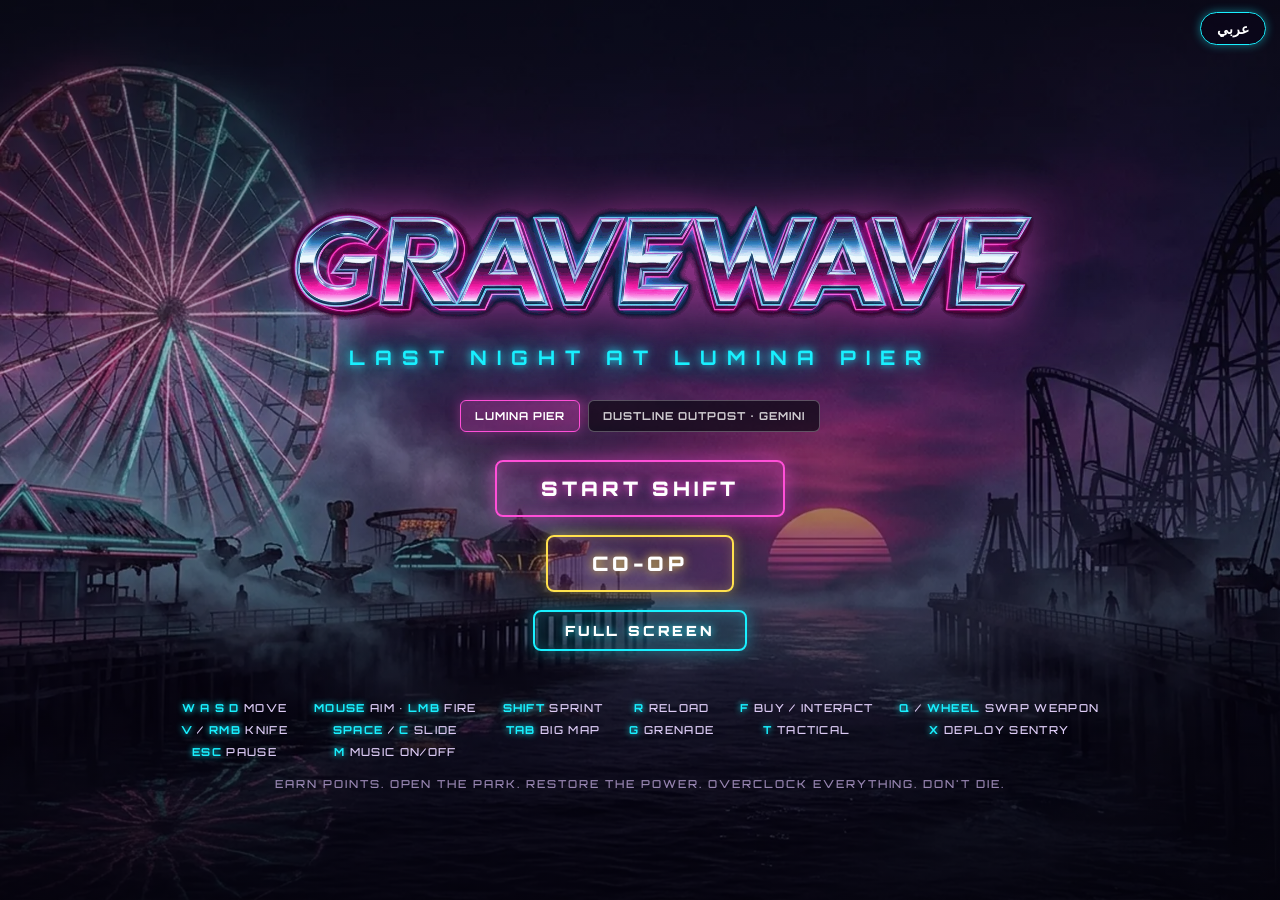
==== index.html @ 4dc654fd "Second map (Gemini's Dustline Outpost), co-op map sync, iPhone sound fix - Adds Gemini's desert map " ====
<!DOCTYPE html>
<html lang="en">
<head>
<meta charset="utf-8">
<meta name="viewport" content="width=device-width, initial-scale=1, maximum-scale=1, user-scalable=no, viewport-fit=cover">
<meta name="theme-color" content="#07040f">
<meta name="mobile-web-app-capable" content="yes">
<meta name="apple-mobile-web-app-capable" content="yes">
<meta name="apple-mobile-web-app-status-bar-style" content="black-translucent">
<meta name="apple-mobile-web-app-title" content="Gravewave">
<link rel="manifest" href="manifest.webmanifest">
<link rel="apple-touch-icon" href="assets/ui/icon_192.png">
<link rel="icon" href="assets/ui/icon_192.png">
<title>GRAVEWAVE — Last Night at Lumina Pier</title>
<link rel="stylesheet" href="css/style.css">
</head>
<body>
<script>
/* If the game can't start (blocked script, old browser, bad network) say so on screen, so a screenshot tells us why. */
(function () {
  var shown = false;
  function show(msg) {
    if (shown || !document.body) return;
    shown = true;
    var d = document.createElement('div');
    d.style.cssText = 'position:fixed;left:0;right:0;top:0;z-index:99;padding:12px 16px;background:#7a0a1c;color:#fff;font:13px/1.5 monospace;white-space:pre-wrap;word-break:break-all';
    d.textContent = 'GRAVEWAVE could not start\n' + msg + '\n(' + navigator.userAgent + ')';
    document.body.appendChild(d);
  }
  window.addEventListener('error', function (e) {
    var t = e.target;
    if (t && t !== window) {
      if (t.tagName === 'SCRIPT') show('Failed to load: ' + t.src); // images and fonts have fallbacks; only a missing script is fatal
    } else show((e.message || 'error') + (e.filename ? '\n' + e.filename + ':' + e.lineno : ''));
  }, true);
  window.addEventListener('unhandledrejection', function (e) { if (!window.GW || !GW.Game) show(String(e.reason)); });
  setTimeout(function () {
    if (!(window.GW && GW.Game)) show('The game files did not finish loading.\nCheck the connection and reload the page.');
  }, 15000);
})();
</script>
<div id="game">
  <canvas id="view"></canvas>
  <div id="vignette"></div>
  <pre id="fps" class="hidden"></pre>
  <div id="flash"></div>

  <!-- ===================== IN-GAME HUD ===================== -->
  <div id="hud" class="hidden">
    <div id="hud-tl">
      <div id="zone-name"></div>
      <div id="objective"></div>
      <div id="power-status"></div>
      <div id="mates"></div>
    </div>

    <div id="hud-tr">
      <canvas id="minimap" width="288" height="225"></canvas>
      <div id="minimap-legend">MAP · TAB</div>
    </div>

    <div id="bigmap-wrap" class="hidden"><canvas id="bigmap" width="864" height="648"></canvas></div>

    <div id="powerups"></div>

    <img id="boss-card" alt="">
    <div id="boss">
      <div id="boss-name">THE HEADLINER</div>
      <div id="boss-bar"><div id="boss-fill"></div><i></i><i></i></div>
      <div id="boss-phase"></div>
    </div>

    <div id="announce">
      <div id="announce-main"></div>
      <div id="announce-sub"></div>
    </div>

    <div id="prompt"></div>

    <div id="hud-bl">
      <div id="perks"></div>
      <div id="vitals">
        <div id="armor" class="off">
          <span class="vital-label">ARM</span>
          <div id="armor-bar"><div id="armor-fill"></div></div>
          <span id="armor-num">0</span>
        </div>
        <div id="health">
          <span class="vital-label">HP</span>
          <div id="health-bar"><div id="health-fill"></div></div>
          <span id="health-num">100</span>
          <span id="regen-tag">REGEN</span>
        </div>
        <div id="stamina">
          <span class="vital-label">RUN</span>
          <div id="stamina-bar"><div id="stamina-fill"></div></div>
        </div>
      </div>
      <canvas id="round" width="260" height="120"></canvas>
    </div>

    <div id="hud-br">
      <div id="score-pops"></div>
      <div id="points">500</div>
      <div id="weapon-name"></div>
      <canvas id="weapon-icon" width="220" height="64"></canvas>
      <div id="ammo"><span id="clip">8</span><span id="ammo-sep">/</span><span id="reserve">80</span></div>
      <div id="ammo-hint"></div>
      <div id="sub-row">
        <div id="sentry-tag">X SENTRY</div>
        <div id="tactical"></div>
        <div id="grenades"></div>
        <div id="slots"></div>
      </div>
    </div>
  </div>

  <!-- ===================== TOUCH CONTROLS (phones / tablets) ===================== -->
  <div id="touch">
    <div id="stick-l" class="stick-zone"><div class="stick-base"></div><div class="stick-knob"></div></div>
    <div id="stick-r" class="stick-zone"><div class="stick-base"></div><div class="stick-knob"></div></div>
    <div class="tbtns">
      <button id="tb-use" class="tbtn big" data-key="KeyF">USE</button>
      <button id="tb-reload" class="tbtn" data-key="KeyR">RELOAD</button>
      <button id="tb-swap" class="tbtn" data-key="KeyQ">SWAP</button>
      <button id="tb-nade" class="tbtn" data-key="KeyG" data-throw="1">NADE</button>
      <button id="tb-tac" class="tbtn" data-key="KeyT" data-throw="1">TAC</button>
      <button id="tb-knife" class="tbtn" data-key="KeyV">KNIFE</button>
      <button id="tb-sentry" class="tbtn hidden" data-key="KeyX">SENTRY</button>
      <button id="tb-dash" class="tbtn" data-key="Space">DASH</button>
    </div>
    <button id="tb-pause" class="tbtn small" data-key="Escape">II</button>
    <button id="tb-map" aria-label="map"></button>
  </div>
  <div id="rotate"><div>⟳</div><p>Turn your phone sideways to play</p></div>

  <!-- ===================== TITLE SCREEN ===================== -->
  <div id="menu" class="screen">
    <button id="btn-lang" class="lang-btn">عربي</button>
    <div class="title-wrap">
      <div class="title-sun"></div>
      <h1 class="title">GRAVEWAVE</h1>
      <div class="subtitle">LAST NIGHT AT LUMINA PIER</div>
    </div>
    <div id="map-pick">
      <button id="map-lumina" class="map-btn on">LUMINA PIER</button>
      <button id="map-gemini" class="map-btn">DUSTLINE OUTPOST · GEMINI</button>
    </div>
    <button id="btn-start" class="neon-btn">START SHIFT</button>
    <button id="btn-coop" class="neon-btn coop">CO-OP</button>
    <button id="btn-full" class="neon-btn alt hidden">FULL SCREEN</button>
    <div id="ios-tip" class="hidden">
      <b class="only-en">Full screen on iPhone</b>
      <span class="only-en">Tap <i class="share-ico"></i> Share, then <b>Add to Home Screen</b>, and open GRAVEWAVE from its icon.</span>
      <b class="only-ar">شاشة كاملة في الآيفون</b>
      <span class="only-ar">اضغط زر المشاركة <i class="share-ico"></i> ثم «إضافة إلى الشاشة الرئيسية»، وافتح اللعبة من الأيقونة.</span>
    </div>
    <button class="neon-btn alt small-btn aim-toggle">FIRE: DRAG TO SHOOT</button>
    <div class="touch-hint">Left thumb: move (push past the ring to sprint) · Right thumb: aim and shoot · DASH slides · Tap the map to enlarge it</div>
    <div id="best"></div>
    <div class="controls">
      <div><b>W A S D</b> move</div>
      <div><b>MOUSE</b> aim &middot; <b>LMB</b> fire</div>
      <div><b>SHIFT</b> sprint</div>
      <div><b>R</b> reload</div>
      <div><b>F</b> buy / interact</div>
      <div><b>Q</b> / <b>WHEEL</b> swap weapon</div>
      <div><b>V</b> / <b>RMB</b> knife</div>
      <div><b>SPACE</b> / <b>C</b> slide</div>
      <div><b>TAB</b> big map</div>
      <div><b>G</b> grenade</div>
      <div><b>T</b> tactical</div>
      <div><b>X</b> deploy sentry</div>
      <div><b>ESC</b> pause</div>
      <div><b>M</b> music on/off</div>
    </div>
    <div class="tip">Earn points. Open the park. Restore the power. Overclock everything. Don't die.</div>
  </div>

  <!-- ===================== CO-OP LOBBY ===================== -->
  <div id="lobby" class="screen hidden">
    <h2 class="screen-head">CO-OP</h2>
    <div class="lobby-sub">Up to 4 players against the horde</div>
    <div id="lobby-pick">
      <div id="server-pick">
        <button id="srv-online" class="srv-btn">ONLINE · FROM ANYWHERE</button>
        <button id="srv-home" class="srv-btn">HOME · SAME WI-FI</button>
      </div>
      <div id="srv-note" class="srv-note"></div>
      <div id="home-row" class="join-row hidden">
        <input id="home-addr" maxlength="40" placeholder="192.168.1.5" autocomplete="off" autocorrect="off" autocapitalize="off" spellcheck="false" inputmode="url">
        <button id="btn-home-go" class="neon-btn alt">GO</button>
      </div>
      <div id="room-actions">
      <button id="btn-host" class="neon-btn">CREATE ROOM</button>
      <div class="join-row">
        <input id="join-code" maxlength="4" placeholder="CODE" autocomplete="off" autocorrect="off" autocapitalize="characters" spellcheck="false" inputmode="text">
        <button id="btn-join" class="neon-btn alt">JOIN</button>
      </div>
      </div>
    </div>
    <div id="lobby-room" class="hidden">
      <div class="room-label">ROOM CODE</div>
      <div id="room-code">----</div>
      <div id="room-players"></div>
      <div id="room-hint" class="dim"></div>
      <button id="btn-coop-start" class="neon-btn">START GAME</button>
      <div id="room-wait" class="dim"></div>
    </div>
    <div id="lobby-msg"></div>
    <button id="btn-lobby-back" class="neon-btn alt small-btn">BACK</button>
  </div>

  <!-- ===================== PAUSE ===================== -->
  <div id="pause" class="screen hidden">
    <h2 class="screen-head">PAUSED</h2>
    <div class="sliders">
      <label>MUSIC <input id="vol-music" type="range" min="0" max="100" value="55"></label>
      <label>SFX <input id="vol-sfx" type="range" min="0" max="100" value="85"></label>
    </div>
    <label class="opt"><input id="opt-fps" type="checkbox"> SHOW FPS <span class="dim">(F3)</span></label>
    <button class="neon-btn alt small-btn aim-toggle">FIRE: DRAG TO SHOOT</button>
    <button id="btn-resume" class="neon-btn">RESUME</button>
    <button id="btn-restart" class="neon-btn alt">RESTART</button>
    <div class="controls small">
      <div><b>F</b> buy / interact</div><div><b>R</b> reload</div><div><b>Q</b> swap</div>
      <div><b>V</b> knife</div><div><b>G</b> grenade</div><div><b>SHIFT</b> sprint</div>
      <div><b>T</b> tactical</div><div><b>X</b> deploy sentry</div><div><b>M</b> music</div>
    </div>
  </div>

  <!-- ===================== OVERCLOCKER: CHOOSE AN AMMO MOD ===================== -->
  <div id="modpick" class="screen hidden">
    <h2 class="screen-head">CHOOSE AN AMMO MOD</h2>
    <div class="lobby-sub">Your weapon is overclocked. Pick what its rounds do.</div>
    <div id="modpick-list"></div>
    <button class="neon-btn alt small-btn" onclick="GW.Game.closeModPick(null)">LATER</button>
  </div>

  <!-- ===================== GAME OVER ===================== -->
  <div id="gameover" class="screen hidden">
    <h2 class="screen-head red">GAME OVER</h2>
    <div id="go-round"></div>
    <div id="go-stats"></div>
    <button id="btn-again" class="neon-btn">PLAY AGAIN</button>
  </div>
</div>

<script src="js/utils.js"></script>
<script src="js/config.js"></script>
<script src="js/i18n.js"></script>
<script src="js/art.js"></script>
<script src="js/assets.js"></script>
<script src="js/audio.js"></script>
<script src="js/input.js"></script>
<script src="js/touch.js"></script>
<script src="js/map.js"></script>
<script src="js/mapart.js"></script>
<script src="js/map_gemini.js"></script>
<script src="js/fx.js"></script>
<script src="js/weapons.js"></script>
<script src="js/zombies.js"></script>
<script src="js/boss.js"></script>
<script src="js/director.js"></script>
<script src="js/player.js"></script>
<script src="js/gadgets.js"></script>
<script src="js/allies.js"></script>
<script src="js/facilities.js"></script>
<script src="js/interact.js"></script>
<script src="js/render.js"></script>
<script src="js/hud.js"></script>
<script src="js/perf.js"></script>
<script src="js/game.js"></script>
<script src="js/net.js"></script>
</body>
</html>
---- css/style.css ----
/* Fonts are served from this site (no third-party host), so the game starts even where Google is slow or blocked.
   Orbitron and Monoton: SIL Open Font License 1.1 (see fonts/LICENSE-*.txt). */
@font-face { font-family: "Orbitron"; font-weight: 500; font-style: normal; font-display: swap; src: url("../fonts/orbitron-latin-500-normal.woff2") format("woff2"); }
@font-face { font-family: "Orbitron"; font-weight: 700; font-style: normal; font-display: swap; src: url("../fonts/orbitron-latin-700-normal.woff2") format("woff2"); }
@font-face { font-family: "Orbitron"; font-weight: 900; font-style: normal; font-display: swap; src: url("../fonts/orbitron-latin-900-normal.woff2") format("woff2"); }
@font-face { font-family: "Monoton"; font-weight: 400; font-style: normal; font-display: swap; src: url("../fonts/monoton-latin-400-normal.woff2") format("woff2"); }

:root {
  color-scheme: dark;
  --pink: #ff4fd8;
  --cyan: #19f0ff;
  --yellow: #ffe14d;
  --red: #ff3b4e;
  --purple: #a855ff;
  --ink: #07040f;
  --font: "Orbitron", "Cairo", "Tajawal", "Tahoma", "Arial", "Segoe UI", sans-serif;
  --display: "Monoton", "Orbitron", "Trebuchet MS", sans-serif;
}

* { box-sizing: border-box; }

html, body {
  margin: 0;
  height: 100%;
  background: var(--ink);
  overflow: hidden;
  font-family: var(--font);
  color: #fff;
  user-select: none;
  -webkit-user-select: none;
}

#game { position: fixed; inset: 0; overflow: hidden; }
#view { position: absolute; inset: 0; width: 100%; height: 100%; display: block; }
#game.playing #view { cursor: none; }
.hidden { display: none !important; }

/* ---------- full-screen feedback layers ---------- */
#vignette, #flash { position: absolute; inset: 0; pointer-events: none; }
#vignette {
  background: radial-gradient(ellipse at center, rgba(255, 0, 40, 0) 38%, rgba(255, 0, 40, 0.55) 100%);
  opacity: 0;
  transition: opacity 0.12s linear;
}
#vignette.pulse { animation: lowhp 0.9s ease-in-out infinite; }
@keyframes lowhp { 0%, 100% { filter: brightness(1); } 50% { filter: brightness(1.6); } }
#flash { background: #fff; opacity: 0; }
#fps {
  position: absolute; left: 50%; bottom: 6px; transform: translateX(-50%); margin: 0; padding: 4px 8px; pointer-events: none;
  font: 700 10px/1.35 ui-monospace, Menlo, Consolas, monospace; color: #3dff8b; background: rgba(4, 2, 12, 0.7);
  border: 1px solid rgba(61, 255, 139, 0.4); border-radius: 4px; white-space: pre; z-index: 5;
}
#fps.bad { color: #ff3b4e; border-color: rgba(255, 59, 78, 0.6); }
.opt { display: flex; align-items: center; gap: 8px; font-size: 12px; letter-spacing: 0.2em; cursor: pointer; }
.opt input { pointer-events: auto; accent-color: var(--pink); width: 16px; height: 16px; }
.opt .dim { opacity: 0.55; }

/* ---------- HUD ---------- */
#hud { position: absolute; inset: 0; pointer-events: none; text-transform: uppercase; letter-spacing: 0.08em; }

#hud-tl { position: absolute; left: 22px; top: 18px; }
#zone-name {
  font-size: 20px; font-weight: 900; color: var(--cyan);
  text-shadow: 0 0 6px var(--cyan), 0 0 18px rgba(25, 240, 255, 0.6);
}
#objective { margin-top: 6px; font-size: 11px; color: #e9d9ff; opacity: 0.85; max-width: 340px; line-height: 1.5; }
#objective::before { content: "▸ "; color: var(--yellow); }
#power-status { margin-top: 5px; font-size: 10px; font-weight: 700; color: #c8ff3a; text-shadow: 0 0 8px rgba(200, 255, 58, 0.6); opacity: 0.9; }

#hud-tr { position: absolute; right: 20px; top: 16px; text-align: right; }
#minimap {
  width: 192px; height: 150px; border: 1px solid rgba(255, 79, 216, 0.7);
  box-shadow: 0 0 12px rgba(255, 79, 216, 0.45), inset 0 0 18px rgba(0, 0, 0, 0.8);
  background: rgba(6, 3, 16, 0.72); border-radius: 4px;
}
#minimap-legend { font-size: 9px; color: var(--pink); opacity: 0.8; margin-top: 3px; }
#minimap { cursor: pointer; pointer-events: auto; }
#bigmap-wrap { position: absolute; left: 50%; top: 50%; transform: translate(-50%, -50%); pointer-events: none; z-index: 3; }
#bigmap-wrap.hidden { display: none; }
#bigmap {
  display: block; width: min(76vw, 92vh * 1.333); height: auto; aspect-ratio: 4 / 3; border: 2px solid rgba(255, 79, 216, 0.8); border-radius: 8px;
  background: rgba(6, 3, 16, 0.86); box-shadow: 0 0 24px rgba(255, 79, 216, 0.5), inset 0 0 30px rgba(0, 0, 0, 0.8);
}

#powerups { position: absolute; top: 18px; left: 50%; transform: translateX(-50%); display: flex; gap: 12px; }
.pu-timer {
  display: flex; align-items: center; gap: 8px; padding: 5px 12px 5px 6px; border-radius: 20px;
  background: rgba(8, 4, 20, 0.75); border: 1px solid currentColor; font-size: 12px; font-weight: 700;
  box-shadow: 0 0 12px currentColor; text-shadow: 0 0 8px currentColor;
}
.pu-timer canvas { width: 26px; height: 26px; }
.pu-timer.ending { animation: blink 0.4s steps(2) infinite; }
@keyframes blink { 50% { opacity: 0.25; } }

#boss { position: absolute; top: 62px; left: 50%; transform: translateX(-50%); width: min(520px, 60vw); text-align: center; display: none; }
#boss.on { display: block; }
#boss-name { font-size: 15px; font-weight: 900; letter-spacing: 0.35em; color: #fff; text-shadow: 0 0 8px var(--red), 0 0 22px var(--red); }
#boss-bar { position: relative; height: 12px; margin-top: 5px; border-radius: 3px; overflow: hidden; background: rgba(10, 5, 24, 0.85);
  border: 1px solid rgba(255, 59, 78, 0.9); box-shadow: 0 0 14px rgba(255, 59, 78, 0.55); }
#boss-fill { height: 100%; width: 100%; background: linear-gradient(90deg, #ff3b4e, #ff7a1a 60%, #ffd426); transition: width 0.15s linear; }
#boss-bar i { position: absolute; top: 0; bottom: 0; width: 2px; background: rgba(10, 5, 24, 0.9); left: 33%; }
#boss-bar i + i { left: 66%; }
#boss-phase { margin-top: 4px; font-size: 9px; font-weight: 700; letter-spacing: 0.18em; color: #ffb14d; text-shadow: 0 0 8px rgba(255, 177, 77, 0.6); }
#boss.stunned #boss-phase { color: var(--yellow); animation: blink 0.4s steps(2) infinite; }
#announce { position: absolute; top: 19%; left: 0; right: 0; text-align: center; opacity: 0; }
#announce.show { animation: announce 3.2s ease-out forwards; }
#announce-main {
  font-size: clamp(26px, 4.4vw, 54px); font-weight: 900; color: #fff;
  text-shadow: 0 0 8px var(--pink), 0 0 24px var(--pink), 0 0 60px rgba(255, 79, 216, 0.7);
}
#announce-sub { margin-top: 8px; font-size: clamp(11px, 1.3vw, 16px); color: var(--cyan); text-shadow: 0 0 10px var(--cyan); }
@keyframes announce {
  0% { opacity: 0; transform: scale(1.35); letter-spacing: 0.4em; }
  10% { opacity: 1; transform: scale(1); letter-spacing: 0.08em; }
  78% { opacity: 1; }
  100% { opacity: 0; transform: translateY(-14px); }
}

#prompt {
  position: absolute; left: 50%; bottom: 23%; transform: translateX(-50%);
  font-size: 15px; font-weight: 700; white-space: nowrap; padding: 9px 18px; border-radius: 6px;
  background: rgba(8, 4, 20, 0.72); border: 1px solid rgba(25, 240, 255, 0.5);
  text-shadow: 0 0 8px rgba(25, 240, 255, 0.8); box-shadow: 0 0 18px rgba(25, 240, 255, 0.25);
  opacity: 0; transition: opacity 0.1s;
}
#prompt.show { opacity: 1; }
#prompt.deny { border-color: var(--red); box-shadow: 0 0 22px rgba(255, 59, 78, 0.7); animation: shake 0.25s; }
#prompt .key {
  display: inline-block; min-width: 24px; padding: 2px 7px; margin: 0 3px; border-radius: 4px; text-align: center;
  background: var(--cyan); color: #04121a; text-shadow: none; box-shadow: 0 0 10px var(--cyan);
}
#prompt .cost { color: var(--yellow); text-shadow: 0 0 8px var(--yellow); margin-left: 4px; }
#prompt .cost.poor { color: var(--red); text-shadow: 0 0 8px var(--red); }
#prompt .dim { opacity: 0.7; font-weight: 500; }
@keyframes shake {
  0%, 100% { transform: translateX(-50%); } 25% { transform: translateX(calc(-50% - 7px)); } 75% { transform: translateX(calc(-50% + 7px)); }
}

/* bottom-left: perks, vitals, round */
#hud-bl { position: absolute; left: 22px; bottom: 14px; }
#perks { display: flex; gap: 8px; min-height: 44px; margin-bottom: 8px; }
#perks canvas { width: 44px; height: 44px; filter: drop-shadow(0 0 6px rgba(255, 255, 255, 0.45)); animation: perkpop 0.5s cubic-bezier(0.2, 2.2, 0.4, 1); }
@keyframes perkpop { from { transform: scale(0.2) rotate(-25deg); opacity: 0; } to { transform: none; opacity: 1; } }

#vitals { width: 250px; }
#health, #stamina { display: flex; align-items: center; gap: 8px; }
.vital-label { font-size: 10px; font-weight: 700; width: 28px; color: #f5dcff; opacity: 0.85; }
#health-bar, #stamina-bar { position: relative; flex: 1; border-radius: 3px; background: rgba(10, 5, 24, 0.8); overflow: hidden; }
#health-bar { height: 13px; border: 1px solid rgba(255, 79, 216, 0.8); box-shadow: 0 0 10px rgba(255, 79, 216, 0.45); }
#health-fill { height: 100%; width: 100%; background: linear-gradient(90deg, #ff2b6a, #ff4fd8 55%, #19f0ff); transition: width 0.12s linear; }
#health.low #health-fill { background: linear-gradient(90deg, #ff0030, #ff3b4e); }
#health.regen #health-fill { animation: regen 0.5s linear infinite; }
@keyframes regen { 50% { filter: brightness(1.7); } }
#health-num { font-size: 12px; font-weight: 700; width: 30px; text-align: right; }
#regen-tag { font-size: 9px; font-weight: 700; color: #3dff8b; text-shadow: 0 0 8px #3dff8b; opacity: 0; width: 44px; }
#health.regen #regen-tag { opacity: 1; animation: blink 0.5s steps(2) infinite; }
#stamina { margin-top: 5px; }
#armor { display: flex; align-items: center; gap: 8px; margin-bottom: 5px; }
#armor.off { visibility: hidden; }
#armor-bar { position: relative; flex: 1; height: 8px; border-radius: 3px; background: rgba(10, 5, 24, 0.8); overflow: hidden;
  border: 1px solid rgba(79, 139, 255, 0.8); box-shadow: 0 0 8px rgba(79, 139, 255, 0.45); margin-right: 52px; }
#armor-fill { height: 100%; width: 0; background: linear-gradient(90deg, #2c5bff, #4f8bff 60%, #a9c6ff); transition: width 0.12s linear; }
#armor-num { font-size: 11px; font-weight: 700; color: #a9c6ff; width: 30px; text-align: right; margin-left: -52px; }
#stamina-bar { height: 5px; border: 1px solid rgba(255, 225, 77, 0.55); margin-right: 90px; }
#stamina-fill { height: 100%; width: 100%; background: var(--yellow); box-shadow: 0 0 8px var(--yellow); }
#round { display: block; margin-top: 4px; width: 260px; height: 120px; }
#round.changing { animation: roundflash 0.55s steps(2) 6; }
@keyframes roundflash { 50% { filter: brightness(4) saturate(0); } }

/* bottom-right: points, weapon, ammo */
#hud-br { position: absolute; right: 24px; bottom: 16px; text-align: right; }
#score-pops { position: absolute; right: 0; bottom: 100%; width: 240px; height: 120px; overflow: visible; }
.score-pop {
  position: absolute; right: 0; bottom: 0; font-size: 15px; font-weight: 700; color: var(--yellow);
  text-shadow: 0 0 8px var(--yellow); animation: scorepop 0.9s ease-out forwards;
}
.score-pop.neg { color: var(--red); text-shadow: 0 0 8px var(--red); }
@keyframes scorepop {
  from { opacity: 1; transform: translate(0, 0); }
  to { opacity: 0; transform: translate(var(--dx, -50px), var(--dy, -70px)); }
}
#points {
  font-size: 34px; font-weight: 900; color: var(--yellow);
  text-shadow: 0 0 6px var(--yellow), 0 0 22px rgba(255, 225, 77, 0.6);
}
#points::before { content: "$ "; font-size: 18px; opacity: 0.75; }
#points.bump { animation: bump 0.18s; }
@keyframes bump { 50% { transform: scale(1.12); } }
#weapon-name { margin-top: 4px; font-size: 13px; font-weight: 700; color: var(--cyan); text-shadow: 0 0 8px var(--cyan); }
#weapon-name.up { color: var(--pink); text-shadow: 0 0 8px var(--pink), 0 0 18px var(--pink); }
#weapon-icon { display: block; margin-left: auto; width: 220px; height: 64px; }
#ammo { font-weight: 900; line-height: 1; }
#clip { font-size: 46px; color: #fff; text-shadow: 0 0 8px var(--cyan), 0 0 22px rgba(25, 240, 255, 0.7); }
#clip.low { color: var(--red); text-shadow: 0 0 8px var(--red), 0 0 22px var(--red); }
#ammo-sep { font-size: 22px; margin: 0 6px; opacity: 0.6; }
#reserve { font-size: 24px; color: #cfeeff; }
#ammo-hint { height: 16px; font-size: 11px; font-weight: 700; color: var(--red); text-shadow: 0 0 8px var(--red); }
#ammo-hint.reloading { color: var(--yellow); text-shadow: 0 0 8px var(--yellow); }
#sub-row { display: flex; justify-content: flex-end; align-items: center; gap: 14px; margin-top: 4px; }
#grenades { display: flex; gap: 5px; }
.nade { width: 11px; height: 14px; border-radius: 5px 5px 6px 6px; background: #3dff8b; box-shadow: 0 0 8px #3dff8b; }
.nade.off { background: transparent; border: 1px solid rgba(61, 255, 139, 0.4); box-shadow: none; }
#slots { display: flex; gap: 5px; }
#tactical { display: flex; align-items: center; gap: 3px; font-size: 12px; font-weight: 900; }
#tactical canvas { width: 22px; height: 22px; }
#tactical.empty { opacity: 0.35; }
#sentry-tag { display: none; font-size: 9px; font-weight: 700; padding: 2px 6px; border-radius: 3px; color: #19f0ff;
  border: 1px solid #19f0ff; box-shadow: 0 0 8px rgba(25, 240, 255, 0.6); animation: blink 1s steps(2) infinite; }
#sentry-tag.on { display: block; }
.slot { font-size: 9px; padding: 2px 6px; border: 1px solid rgba(255, 255, 255, 0.35); border-radius: 3px; opacity: 0.55; }
.slot.on { border-color: var(--cyan); color: var(--cyan); opacity: 1; box-shadow: 0 0 8px rgba(25, 240, 255, 0.6); }

/* ---------- screens ---------- */
.screen {
  position: absolute; inset: 0; display: flex; flex-direction: column; align-items: center; justify-content: center;
  gap: 18px; text-align: center; padding: 20px;
  background: radial-gradient(ellipse at 50% 40%, rgba(40, 8, 60, 0.55), rgba(4, 2, 12, 0.9) 75%);
}
#menu { background: linear-gradient(180deg, rgba(4, 2, 12, 0.72), rgba(20, 4, 36, 0.5) 45%, rgba(4, 2, 12, 0.88)); }
.title-wrap { position: relative; padding: 30px 40px 6px; pointer-events: none; }
.logo-img { position: relative; z-index: 1; display: block; width: min(820px, 86vw); height: auto; filter: drop-shadow(0 0 24px rgba(255, 79, 216, 0.55)); }
#boss-card { position: absolute; left: 50%; top: 50%; width: min(46vh, 70vw); transform: translate(-50%, -50%) scale(0.9); opacity: 0; pointer-events: none;
  filter: drop-shadow(0 0 40px rgba(255, 59, 78, 0.8)); transition: opacity 0.4s, transform 0.4s; }
#boss-card.show { opacity: 1; transform: translate(-50%, -50%) scale(1); }
.title-sun {
  pointer-events: none;
  position: absolute; left: 50%; top: -50px; width: 300px; height: 300px; transform: translateX(-50%); border-radius: 50%;
  background: repeating-linear-gradient(180deg, transparent 0 14px, rgba(4, 2, 12, 0.92) 14px 20px),
    linear-gradient(180deg, #ffe14d 0%, #ff7a1a 45%, #ff2b9a 100%);
  -webkit-mask-image: linear-gradient(180deg, #000 0 52%, rgba(0, 0, 0, 0.25) 100%);
  mask-image: linear-gradient(180deg, #000 0 52%, rgba(0, 0, 0, 0.25) 100%);
  opacity: 0.8; filter: drop-shadow(0 0 40px rgba(255, 60, 160, 0.6)); z-index: 0;
}
.title {
  position: relative; z-index: 1; margin: 0; font-family: var(--display); font-weight: 400;
  font-size: clamp(44px, 9.5vw, 132px); line-height: 1.05; color: #fff; letter-spacing: 0.04em;
  text-shadow: 0 0 6px #fff, 0 0 18px var(--pink), 0 0 44px var(--pink), 0 0 90px rgba(255, 79, 216, 0.8);
  animation: flicker 5s infinite;
}
@keyframes flicker { 0%, 91%, 94%, 97%, 100% { opacity: 1; } 92%, 96% { opacity: 0.55; } }
.subtitle {
  position: relative; z-index: 1; font-size: clamp(11px, 1.7vw, 20px); font-weight: 700; letter-spacing: 0.5em;
  color: var(--cyan); text-shadow: 0 0 8px var(--cyan), 0 0 24px rgba(25, 240, 255, 0.7);
}
.neon-btn {
  pointer-events: auto; cursor: pointer; font-family: var(--font); font-weight: 900; font-size: 20px; letter-spacing: 0.2em;
  padding: 14px 44px; color: #fff; background: rgba(255, 79, 216, 0.12); border: 2px solid var(--pink); border-radius: 8px;
  text-shadow: 0 0 10px var(--pink); box-shadow: 0 0 20px rgba(255, 79, 216, 0.55), inset 0 0 20px rgba(255, 79, 216, 0.25);
  transition: transform 0.1s, background 0.15s;
}
.neon-btn:hover { background: rgba(255, 79, 216, 0.32); transform: scale(1.05); }
.neon-btn.alt { font-size: 14px; padding: 10px 30px; border-color: var(--cyan); text-shadow: 0 0 10px var(--cyan);
  background: rgba(25, 240, 255, 0.08); box-shadow: 0 0 16px rgba(25, 240, 255, 0.4), inset 0 0 14px rgba(25, 240, 255, 0.18); }
.neon-btn.alt:hover { background: rgba(25, 240, 255, 0.25); }
#best { font-size: 12px; letter-spacing: 0.25em; color: var(--yellow); text-shadow: 0 0 8px var(--yellow); min-height: 14px; }
.controls {
  display: grid; grid-template-columns: repeat(6, auto); gap: 8px 26px; font-size: 11px; letter-spacing: 0.12em;
  text-transform: uppercase; color: #dccbf5;
}
.controls.small { grid-template-columns: repeat(3, auto); opacity: 0.8; }
.controls b { color: var(--cyan); text-shadow: 0 0 6px var(--cyan); }
.tip { font-size: 11px; letter-spacing: 0.18em; text-transform: uppercase; color: #b9a3d6; opacity: 0.8; }
.screen-head {
  margin: 0; font-size: clamp(34px, 6vw, 72px); font-weight: 900; letter-spacing: 0.2em; color: #fff;
  text-shadow: 0 0 8px var(--cyan), 0 0 30px var(--cyan);
}
.screen-head.red { text-shadow: 0 0 8px var(--red), 0 0 30px var(--red), 0 0 70px var(--red); }
.sliders { display: flex; gap: 30px; font-size: 12px; letter-spacing: 0.2em; }
.sliders label { display: flex; flex-direction: column; gap: 8px; align-items: center; }
.sliders input { pointer-events: auto; accent-color: var(--pink); width: 170px; }
#go-round { font-size: 20px; letter-spacing: 0.25em; color: var(--yellow); text-shadow: 0 0 10px var(--yellow); text-transform: uppercase; }
#go-stats {
  display: grid; grid-template-columns: auto auto; gap: 7px 30px; font-size: 13px; letter-spacing: 0.14em; text-transform: uppercase;
  padding: 18px 28px; border: 1px solid rgba(255, 79, 216, 0.5); border-radius: 8px; background: rgba(8, 4, 20, 0.65);
}
#go-stats span:nth-child(odd) { text-align: left; color: #cdb8ea; }
#go-stats span:nth-child(even) { text-align: right; font-weight: 700; color: var(--cyan); text-shadow: 0 0 8px var(--cyan); }

@media (max-width: 760px) {
  .controls { grid-template-columns: repeat(2, auto); }
  #minimap { width: 128px; height: 100px; }
}

/* ---------- touch controls (phones / tablets) ---------- */
#touch, #rotate, .touch-hint { display: none; }
#touch { position: absolute; inset: 0; touch-action: none; user-select: none; -webkit-user-select: none; -webkit-touch-callout: none; }
body.touch #game.playing #touch { display: block; }
.stick-zone { position: absolute; top: 22%; bottom: 0; touch-action: none; }
#stick-l { left: 0; width: 44%; }
#stick-r { right: 0; width: 56%; }
.stick-base, .stick-knob { position: absolute; display: none; border-radius: 50%; transform: translate(-50%, -50%); pointer-events: none; }
.stick-base { width: 112px; height: 112px; border: 2px solid rgba(25, 240, 255, 0.45); background: rgba(25, 240, 255, 0.07); box-shadow: 0 0 18px rgba(25, 240, 255, 0.25) inset; }
#stick-r .stick-base { border-color: rgba(255, 79, 216, 0.5); background: rgba(255, 79, 216, 0.07); box-shadow: 0 0 18px rgba(255, 79, 216, 0.25) inset; }
.stick-knob { width: 54px; height: 54px; background: rgba(25, 240, 255, 0.45); box-shadow: 0 0 14px rgba(25, 240, 255, 0.7); }
#stick-r .stick-knob { background: rgba(255, 79, 216, 0.5); box-shadow: 0 0 14px rgba(255, 79, 216, 0.8); }
.tbtns { position: absolute; right: max(10px, env(safe-area-inset-right, 0px)); bottom: max(10px, env(safe-area-inset-bottom, 0px)); width: 0; height: 0; }
.tbtn {
  position: absolute; width: 58px; height: 58px; margin: 0; padding: 0; border-radius: 50%; touch-action: none;
  font: 900 9px/1 "Orbitron", "Trebuchet MS", sans-serif; letter-spacing: 0.06em; color: #fff;
  background: rgba(8, 4, 20, 0.55); border: 2px solid rgba(25, 240, 255, 0.55); box-shadow: 0 0 10px rgba(25, 240, 255, 0.3);
  -webkit-tap-highlight-color: transparent;
}
.tbtn.down { background: rgba(25, 240, 255, 0.35); transform: scale(0.94); }
.tbtn.empty { opacity: 0.35; }
.tbtn.big { width: 76px; height: 76px; font-size: 12px; border-color: rgba(255, 225, 77, 0.35); color: rgba(255, 255, 255, 0.45); }
.tbtn.big.ready { border-color: var(--yellow); color: #fff; box-shadow: 0 0 18px rgba(255, 225, 77, 0.8); background: rgba(255, 225, 77, 0.18); animation: usepulse 1s ease-in-out infinite; }
@keyframes usepulse { 50% { box-shadow: 0 0 30px rgba(255, 225, 77, 1); } }
#tb-use { right: 96px; bottom: 150px; }
#tb-reload { right: 4px; bottom: 214px; }
#tb-swap { right: 72px; bottom: 236px; }
#tb-nade { right: 4px; bottom: 146px; }
#tb-tac { right: 4px; bottom: 78px; }
#tb-knife { right: 4px; bottom: 10px; }
#tb-sentry { right: 140px; bottom: 236px; border-color: #19f0ff; }
#tb-dash { right: 76px; bottom: 34px; border-color: rgba(255, 79, 216, 0.7); box-shadow: 0 0 10px rgba(255, 79, 216, 0.35); }
#tb-dash.cool { opacity: 0.4; }
/* an invisible button over the minimap: tap it for the big map */
#tb-map { position: absolute; right: max(8px, env(safe-area-inset-right, 0px)); top: max(6px, env(safe-area-inset-top, 0px)); width: 124px; height: 97px;
  margin: 0; padding: 0; border: 0; background: transparent; touch-action: none; -webkit-tap-highlight-color: transparent; }
/* the left stick: a dashed outer ring marks where sprinting starts; it glows while you sprint */
#stick-l .stick-base::after { content: ''; position: absolute; inset: -5%; border-radius: 50%; border: 2px dashed rgba(255, 225, 77, 0.35); }
#stick-l.sprint .stick-base { border-color: var(--yellow); box-shadow: 0 0 22px rgba(255, 225, 77, 0.7) inset; }
#stick-l.sprint .stick-base::after { border-style: solid; border-color: rgba(255, 225, 77, 0.9); box-shadow: 0 0 16px rgba(255, 225, 77, 0.7); }
#stick-l.sprint .stick-knob { background: rgba(255, 225, 77, 0.6); box-shadow: 0 0 16px rgba(255, 225, 77, 0.9); }
.aim-toggle { display: none; }
body.touch .aim-toggle { display: inline-block; }
.tbtn.small { width: 42px; height: 42px; font-size: 13px; }
#tb-pause { right: calc(max(12px, env(safe-area-inset-right, 0px)) + 136px); top: max(10px, env(safe-area-inset-top, 0px)); }

/* the HUD moves out of the thumbs' way and shrinks */
body.touch #hud-tr { right: max(8px, env(safe-area-inset-right, 0px)); top: max(6px, env(safe-area-inset-top, 0px)); }
body.touch #minimap { width: 124px; height: 97px; }
body.touch #minimap-legend { display: none; }
body.touch #hud-tl { left: max(10px, env(safe-area-inset-left, 0px)); top: max(6px, env(safe-area-inset-top, 0px)); transform: scale(0.72); transform-origin: top left; }
body.touch #hud-bl { left: max(8px, env(safe-area-inset-left, 0px)); top: 92px; bottom: auto; transform: scale(0.6); transform-origin: top left; }
body.touch #hud-br { right: calc(max(8px, env(safe-area-inset-right, 0px)) + 186px); top: max(4px, env(safe-area-inset-top, 0px)); bottom: auto; transform: scale(0.5); transform-origin: top right; }
body.touch #hud-br #score-pops { bottom: auto; top: 100%; }
body.touch #prompt { bottom: auto; top: 28%; font-size: 12px; white-space: normal; max-width: 70vw; text-align: center; }
body.touch #prompt .key { font-size: 0; padding: 2px 6px; }
body.touch #prompt .key::after { font-size: 11px; content: attr(data-k); }
body.touch #prompt .key[data-k="F"]::after { content: "USE"; }
body.touch #prompt .key[data-k="X"]::after { content: "SENTRY"; }
body.touch #boss { top: 40px; width: min(380px, 50vw); }
body.touch #powerups { top: 4px; transform: translateX(-50%) scale(0.8); }
body.touch #announce { top: 14%; }
body.touch #announce-main { font-size: clamp(20px, 5vw, 34px); }
body.touch .controls, body.touch .controls.small { display: none; }
body.touch .touch-hint { display: block; max-width: 560px; font-size: 11px; line-height: 1.6; letter-spacing: 0.12em; color: #cdb8ea; text-transform: uppercase; }
body.touch .neon-btn { font-size: 16px; padding: 12px 34px; }
body.touch .screen { gap: 12px; padding: 12px; overflow: auto; }
body.touch .title-wrap { padding-top: 10px; }
body.touch .title-sun { width: 200px; height: 200px; top: -36px; }
body.touch #fps { bottom: auto; top: 4px; }

/* portrait phones: the game box is turned on its side (touch.js sets the size), so it always plays in landscape */
body.sideways #game { inset: auto; top: 0; transform: rotate(90deg); transform-origin: top left; }

/* (old) portrait phones: ask to rotate. Unused now that the game turns itself; kept for very old browsers */
@media (orientation: portrait) and (max-width: 1px) {
  body.touch #rotate {
    display: flex; position: fixed; inset: 0; z-index: 50; flex-direction: column; align-items: center; justify-content: center; gap: 12px;
    background: #07040f; color: #fff; text-align: center; padding: 24px; font-size: 14px; letter-spacing: 0.15em; text-transform: uppercase;
  }
  body.touch #rotate div { font-size: 64px; color: var(--pink); text-shadow: 0 0 20px var(--pink); animation: spin 2.4s ease-in-out infinite; }
}
@keyframes spin { 0%, 30% { transform: rotate(0); } 70%, 100% { transform: rotate(90deg); } }
/* short landscape phones: tighter button column so it clears the minimap */
@media (max-height: 430px) {
  .tbtn { width: 50px; height: 50px; font-size: 8px; }
  .tbtn.big { width: 66px; height: 66px; font-size: 11px; }
  .tbtn.small { width: 38px; height: 38px; font-size: 12px; }
  #tb-knife { bottom: 6px; }
  #tb-tac { bottom: 62px; }
  #tb-nade { bottom: 118px; }
  #tb-reload { bottom: 174px; }
  #tb-swap { right: 62px; bottom: 192px; }
  #tb-use { right: 80px; bottom: 112px; }
  #tb-sentry { right: 120px; bottom: 192px; }
  #tb-dash { right: 64px; bottom: 28px; }
  body.touch #minimap { width: 112px; height: 88px; }
  #tb-map { width: 112px; height: 88px; }
}

/* ---------- co-op ---------- */
.neon-btn.coop { border-color: var(--yellow); text-shadow: 0 0 10px var(--yellow); box-shadow: 0 0 14px rgba(255, 225, 77, 0.45), inset 0 0 12px rgba(255, 225, 77, 0.2); }
.neon-btn.coop:hover { background: rgba(255, 225, 77, 0.2); }
.neon-btn.small-btn { font-size: 12px; padding: 8px 22px; }
.lobby-sub { font-size: 12px; letter-spacing: 0.12em; color: #cdb8ea; }
#lobby-pick, #lobby-room { display: flex; flex-direction: column; align-items: center; gap: 14px; }
#lobby-pick.hidden, #lobby-room.hidden { display: none; }
#room-actions { display: flex; flex-direction: column; align-items: center; gap: 14px; }
#room-actions.hidden, #home-row.hidden { display: none; }
/* online server or a home server on the same Wi-Fi */
#server-pick { display: flex; gap: 8px; flex-wrap: wrap; justify-content: center; }
.srv-btn {
  padding: 8px 14px; font: 700 11px var(--font); letter-spacing: 0.14em; color: #cdb8ea; cursor: pointer;
  background: rgba(10, 5, 24, 0.7); border: 2px solid rgba(205, 184, 234, 0.35); border-radius: 18px; -webkit-tap-highlight-color: transparent;
}
.srv-btn.on { color: #fff; border-color: var(--cyan); box-shadow: 0 0 12px rgba(25, 240, 255, 0.5); background: rgba(25, 240, 255, 0.12); }
.srv-note { max-width: 520px; font-size: 11px; line-height: 1.6; letter-spacing: 0.08em; color: #cdb8ea; text-align: center; }
#home-addr {
  width: 200px; padding: 10px 12px; font: 700 16px var(--font); letter-spacing: 0.08em; text-align: center;
  color: #fff; background: rgba(10, 5, 24, 0.85); border: 2px solid var(--cyan); border-radius: 6px; outline: none;
  box-shadow: 0 0 12px rgba(25, 240, 255, 0.4); user-select: text; -webkit-user-select: text;
}
#home-addr::placeholder { color: rgba(255, 255, 255, 0.3); }
.join-row { display: flex; gap: 10px; align-items: center; }
#join-code {
  width: 150px; padding: 10px 12px; font: 900 22px var(--font); letter-spacing: 0.35em; text-align: center; text-transform: uppercase;
  color: #fff; background: rgba(10, 5, 24, 0.85); border: 2px solid var(--cyan); border-radius: 6px; outline: none;
  box-shadow: 0 0 12px rgba(25, 240, 255, 0.4); user-select: text; -webkit-user-select: text;
}
#join-code::placeholder { color: rgba(255, 255, 255, 0.3); }
.room-label { font-size: 11px; letter-spacing: 0.3em; color: #cdb8ea; }
#room-code { font: 900 48px var(--font); letter-spacing: 0.3em; color: var(--yellow); text-shadow: 0 0 12px var(--yellow), 0 0 40px rgba(255, 225, 77, 0.5); user-select: text; -webkit-user-select: text; }
#room-players { display: flex; gap: 10px; flex-wrap: wrap; justify-content: center; }
#room-players span { padding: 6px 12px; border: 1px solid; border-radius: 4px; font-size: 13px; font-weight: 900; letter-spacing: 0.1em; background: rgba(10, 5, 24, 0.7); }
#room-hint, #room-wait { font-size: 12px; letter-spacing: 0.08em; color: #cdb8ea; min-height: 14px; }
#room-wait.hidden, #btn-coop-start.hidden { display: none; }
#lobby-msg { min-height: 16px; font-size: 13px; color: var(--yellow); text-shadow: 0 0 8px rgba(255, 225, 77, 0.6); }

#mates { margin-top: 8px; display: flex; flex-direction: column; gap: 4px; }
.mate { display: flex; align-items: center; gap: 6px; font-size: 11px; font-weight: 700; }
.mate b { width: 22px; }
.mate i { display: block; width: 70px; height: 6px; border-radius: 2px; background: rgba(10, 5, 24, 0.8); overflow: hidden; }
.mate i s { display: block; height: 100%; }
.mate span { color: #ffe14d; min-width: 40px; }
.mate.down { opacity: 0.6; }
.mate.down span { color: var(--red); }
.mate.spec { color: var(--red); letter-spacing: 0.1em; animation: blink 1.2s steps(2) infinite; }

/* iPhone: how to get full screen (Safari never allows it for a web page, only for a home-screen app) */
#ios-tip { max-width: 520px; padding: 10px 14px; border: 1px solid rgba(25, 240, 255, 0.6); border-radius: 6px; background: rgba(10, 5, 24, 0.78);
  font-size: 12px; line-height: 1.6; color: #e9d9ff; display: flex; flex-direction: column; gap: 4px; }
#ios-tip.hidden { display: none; }
#ios-tip b { color: var(--cyan); }
.share-ico { display: inline-block; width: 12px; height: 14px; margin: 0 3px -2px; border: 1.5px solid var(--cyan); border-top: none; border-radius: 0 0 2px 2px; position: relative; }
.share-ico::before { content: ''; position: absolute; left: 50%; top: -6px; width: 1.5px; height: 11px; background: var(--cyan); transform: translateX(-50%); }
.share-ico::after { content: ''; position: absolute; left: 50%; top: -7px; width: 5px; height: 5px; border-left: 1.5px solid var(--cyan); border-top: 1.5px solid var(--cyan); transform: translateX(-50%) rotate(45deg); }
body.touch #ios-tip { font-size: 11px; }
.mate.ping { font-size: 10px; letter-spacing: 0.15em; color: #cdb8ea; }

/* ---------- Arabic ---------- */
.lang-btn { position: absolute; top: max(12px, env(safe-area-inset-top, 0px)); right: max(14px, env(safe-area-inset-right, 0px)); z-index: 5;
  padding: 7px 16px; font: 700 14px var(--font); color: #fff; background: rgba(10, 5, 24, 0.75); border: 1px solid var(--cyan); border-radius: 18px;
  box-shadow: 0 0 10px rgba(25, 240, 255, 0.45); cursor: pointer; pointer-events: auto; }
.only-ar { display: none; }
html[lang="ar"] .only-ar { display: inline; }
html[lang="ar"] b.only-ar { display: block; }
html[lang="ar"] .only-en { display: none; }
/* Arabic letters join up: letter spacing pulls them apart, so drop it */
html[lang="ar"] #game, html[lang="ar"] #game * { letter-spacing: 0 !important; }
html[lang="ar"] #announce, html[lang="ar"] #prompt, html[lang="ar"] #objective, html[lang="ar"] #zone-name, html[lang="ar"] #power-status,
html[lang="ar"] .tip, html[lang="ar"] .touch-hint, html[lang="ar"] #ios-tip, html[lang="ar"] #lobby-msg, html[lang="ar"] #room-wait,
html[lang="ar"] #room-hint, html[lang="ar"] .lobby-sub, html[lang="ar"] #go-round, html[lang="ar"] #go-stats, html[lang="ar"] #best,
html[lang="ar"] #ammo-hint, html[lang="ar"] #boss-phase, html[lang="ar"] .mate { direction: rtl; }
html[lang="ar"] #hud-tl { text-align: left; }
html[lang="ar"] body.touch #prompt .key[data-k="F"]::after { content: "استخدم"; }
html[lang="ar"] body.touch #prompt .key[data-k="X"]::after { content: "البرج"; }
html[lang="ar"] .controls div b { direction: ltr; unicode-bidi: isolate; }
html[lang="ar"] #prompt .cost, html[lang="ar"] #prompt .key { direction: ltr; unicode-bidi: isolate; display: inline-block; }

/* ---------- Overclocker: ammo mod picker ---------- */
#modpick { background: rgba(7, 4, 15, 0.82); z-index: 6; }
#modpick-list { display: grid; grid-template-columns: repeat(4, minmax(120px, 190px)); gap: 14px; }
.mod-btn {
  pointer-events: auto; cursor: pointer; display: flex; flex-direction: column; align-items: center; gap: 6px; padding: 14px 10px;
  font-family: var(--font); color: #fff; background: rgba(10, 5, 24, 0.85); border: 2px solid var(--c); border-radius: 10px;
  box-shadow: 0 0 16px color-mix(in srgb, var(--c) 55%, transparent), inset 0 0 14px color-mix(in srgb, var(--c) 25%, transparent);
  -webkit-tap-highlight-color: transparent;
}
.mod-btn canvas { width: 40px; height: 40px; }
.mod-btn b { font-size: 16px; color: var(--c); text-shadow: 0 0 10px var(--c); letter-spacing: 0.1em; text-transform: uppercase; }
.mod-btn span { font-size: 11px; color: #e9d9ff; line-height: 1.4; }
.mod-btn:active { transform: scale(0.95); background: color-mix(in srgb, var(--c) 25%, rgba(10, 5, 24, 0.85)); }
@media (max-height: 430px) {
  #modpick-list { grid-template-columns: repeat(4, minmax(100px, 160px)); gap: 10px; }
  .mod-btn { padding: 10px 8px; }
}
html[lang="ar"] .mod-btn span { direction: rtl; }

/* ---------- Map Selector (Claude: Lumina Pier / Gemini: Dustline Outpost) ---------- */
#map-pick { display: flex; gap: 8px; justify-content: center; flex-wrap: wrap; margin: 6px 0 10px; }
.map-btn {
  padding: 8px 14px; border-radius: 6px; border: 1.5px solid rgba(255,255,255,0.28);
  background: rgba(14,10,22,0.75); color: rgba(255,255,255,0.78);
  font-family: var(--font); font-size: 11px; font-weight: 700; letter-spacing: 1px; cursor: pointer;
  transition: transform .12s, border-color .15s, background .15s, color .15s;
}
.map-btn:hover { transform: translateY(-1px); border-color: #ffe14d; color: #fff; }
.map-btn.on { border-color: #e09a43; background: rgba(224,154,67,0.24); color: #fff; box-shadow: 0 0 12px rgba(224,154,67,0.35); }
#map-lumina.on { border-color: var(--pink); background: rgba(255,79,216,0.22); box-shadow: 0 0 12px rgba(255,79,216,0.35); }

/* phones: keep the title screen inside a short landscape screen (map picker included) */
body.touch #map-pick { margin: 0; }
body.touch #menu.screen { gap: 8px; }
body.touch .logo-img { width: min(820px, 86vw, calc(var(--gh, 100vh) * 0.72)); }
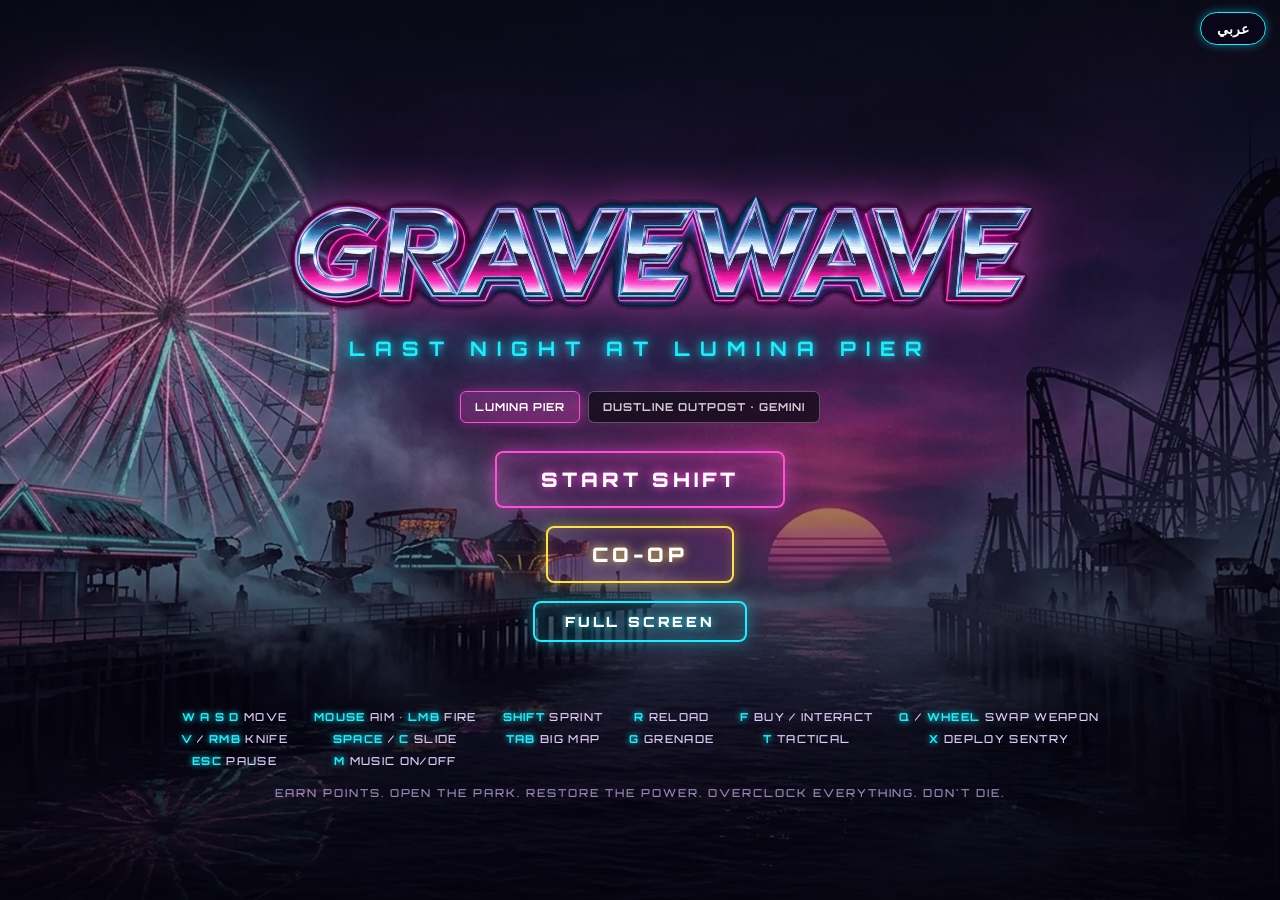
==== commit 71c044a5: "Phones: customise the on-screen buttons A BUTTONS option (title screen and pause menu) opens a layou" ====
--- a/index.html
+++ b/index.html
@@ -131,6 +131,16 @@
     </div>
     <button id="tb-pause" class="tbtn small" data-key="Escape">II</button>
     <button id="tb-map" aria-label="map"></button>
+    <!-- button layout editor (phones): drag buttons, change their size and see-through -->
+    <div id="tb-editor">
+      <div id="ed-name">Drag a button to move it</div>
+      <div class="ed-row">
+        <span class="ed-label">SIZE</span><button id="ed-small" class="ed-btn">−</button><button id="ed-big" class="ed-btn">+</button>
+        <span class="ed-label">SEE-THROUGH</span><button id="ed-fade" class="ed-btn">−</button><button id="ed-solid" class="ed-btn">+</button>
+        <button id="ed-reset" class="ed-btn wide">RESET</button>
+        <button id="ed-done" class="ed-btn wide on">DONE</button>
+      </div>
+    </div>
   </div>
   <div id="rotate"><div>⟳</div><p>Turn your phone sideways to play</p></div>
 
@@ -155,7 +165,10 @@
       <b class="only-ar">شاشة كاملة في الآيفون</b>
       <span class="only-ar">اضغط زر المشاركة <i class="share-ico"></i> ثم «إضافة إلى الشاشة الرئيسية»، وافتح اللعبة من الأيقونة.</span>
     </div>
-    <button class="neon-btn alt small-btn aim-toggle">FIRE: DRAG TO SHOOT</button>
+    <div class="touch-row">
+      <button class="neon-btn alt small-btn aim-toggle">FIRE: DRAG TO SHOOT</button>
+      <button class="neon-btn alt small-btn touch-only btn-layout">BUTTONS</button>
+    </div>
     <div class="touch-hint">Left thumb: move (push past the ring to sprint) · Right thumb: aim and shoot · DASH slides · Tap the map to enlarge it</div>
     <div id="best"></div>
     <div class="controls">
@@ -219,7 +232,10 @@
       <label>SFX <input id="vol-sfx" type="range" min="0" max="100" value="85"></label>
     </div>
     <label class="opt"><input id="opt-fps" type="checkbox"> SHOW FPS <span class="dim">(F3)</span></label>
-    <button class="neon-btn alt small-btn aim-toggle">FIRE: DRAG TO SHOOT</button>
+    <div class="touch-row">
+      <button class="neon-btn alt small-btn aim-toggle">FIRE: DRAG TO SHOOT</button>
+      <button class="neon-btn alt small-btn touch-only btn-layout">BUTTONS</button>
+    </div>
     <button id="btn-resume" class="neon-btn">RESUME</button>
     <button id="btn-restart" class="neon-btn alt">RESTART</button>
     <div class="controls small">
--- a/css/style.css
+++ b/css/style.css
@@ -495,3 +495,34 @@
 body.touch #map-pick { margin: 0; }
 body.touch #menu.screen { gap: 8px; }
 body.touch .logo-img { width: min(820px, 86vw, calc(var(--gh, 100vh) * 0.72)); }
+
+/* ---------- phones: custom button layout (touch.js) ---------- */
+.touch-only { display: none; }
+body.touch .touch-only { display: inline-block; }
+.touch-row { display: flex; gap: 10px; justify-content: center; flex-wrap: wrap; }
+/* a saved layout: buttons sit where the player put them (centre as % of the screen) at their own size */
+#touch.custom .tbtns { left: 0; top: 0; right: 0; bottom: 0; width: auto; height: auto; pointer-events: none; }
+#touch.custom .tbtn { pointer-events: auto; right: auto; bottom: auto; transform: translate(-50%, -50%) scale(var(--s, 1)); }
+#touch.custom .tbtn.down { transform: translate(-50%, -50%) scale(calc(var(--s, 1) * 0.94)); }
+#touch.custom .tbtns, #touch.custom #tb-pause { opacity: var(--tb-a, 1); }
+/* the editor: every button shows (even ones that only appear sometimes), drag to move */
+#tb-editor { display: none; }
+#touch.editing { display: block !important; z-index: 60; background: rgba(4, 2, 12, 0.6); }
+#touch.editing .tbtn.hidden { display: block !important; }
+#touch.editing .tbtn { animation: none; cursor: grab; }
+#touch.editing .tbtn.empty, #touch.editing .tbtn.cool { opacity: 1; }
+#touch.editing .tbtn.ed-sel { border-color: var(--yellow); box-shadow: 0 0 20px var(--yellow); color: #fff; }
+#touch.editing .stick-zone, #touch.editing #tb-map { pointer-events: none; }
+#touch.editing #tb-editor {
+  display: flex; flex-direction: column; align-items: center; gap: 6px; position: absolute; left: 50%; top: 8px; transform: translateX(-50%);
+  padding: 10px 14px; border: 1px solid rgba(25, 240, 255, 0.5); border-radius: 10px; background: rgba(8, 4, 20, 0.9); z-index: 2;
+}
+#ed-name { font: 700 11px var(--font); letter-spacing: 0.14em; color: var(--yellow); text-transform: uppercase; }
+.ed-row { display: flex; gap: 6px; align-items: center; flex-wrap: wrap; justify-content: center; }
+.ed-label { font: 700 10px var(--font); letter-spacing: 0.12em; color: #cdb8ea; margin-left: 4px; }
+.ed-btn {
+  min-width: 38px; height: 34px; padding: 0 10px; font: 900 16px var(--font); color: #fff; cursor: pointer; touch-action: manipulation;
+  background: rgba(25, 240, 255, 0.1); border: 2px solid rgba(25, 240, 255, 0.55); border-radius: 8px; -webkit-tap-highlight-color: transparent;
+}
+.ed-btn.wide { font-size: 11px; letter-spacing: 0.12em; }
+.ed-btn.on { border-color: var(--yellow); background: rgba(255, 225, 77, 0.18); }
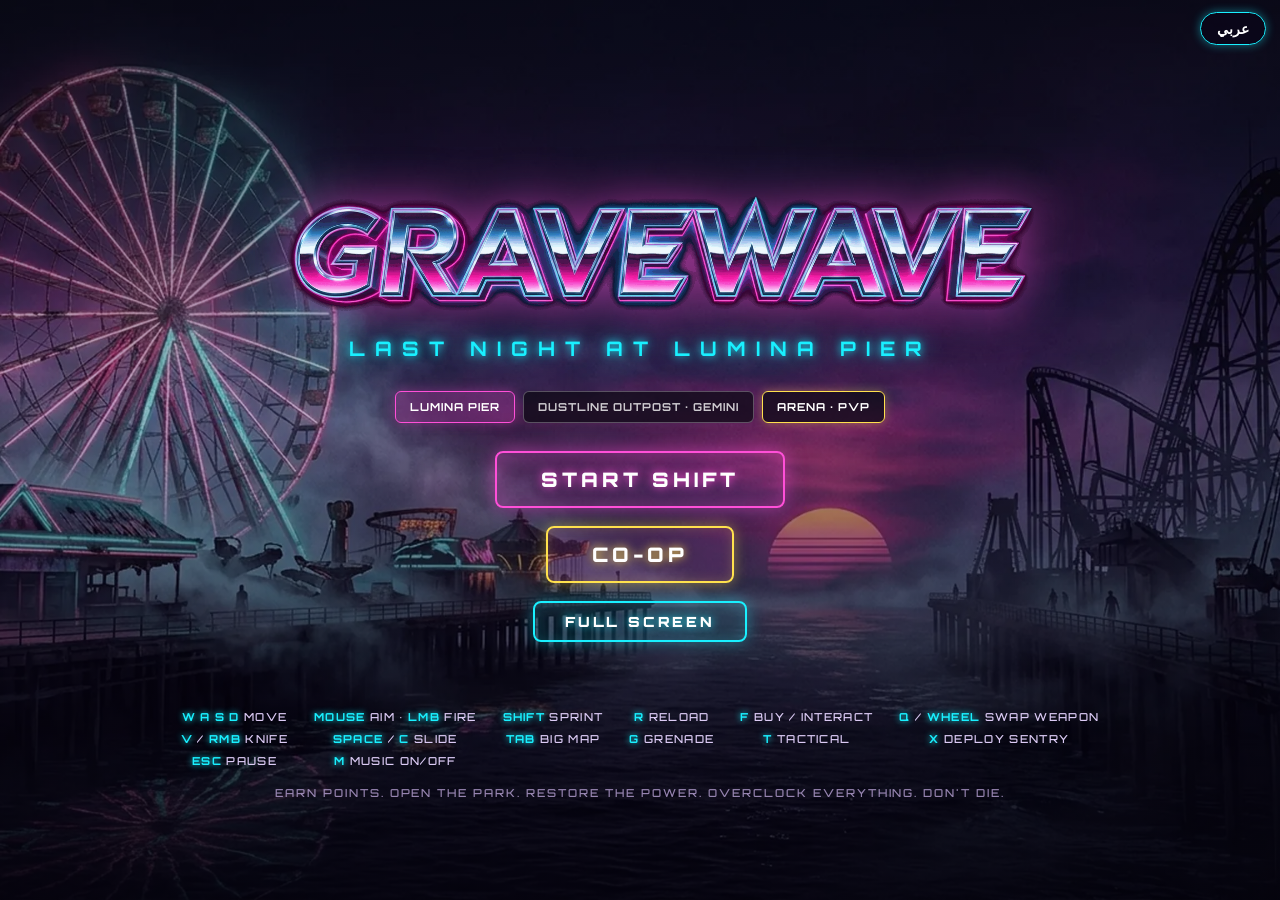
==== commit bb5a0783: "Arena: a Brawl Stars style PvP mode with six characters, 3 v 3 and 10-player modes - arena.html, lin" ====
--- a/index.html
+++ b/index.html
@@ -155,6 +155,7 @@
     <div id="map-pick">
       <button id="map-lumina" class="map-btn on">LUMINA PIER</button>
       <button id="map-gemini" class="map-btn">DUSTLINE OUTPOST · GEMINI</button>
+      <a id="map-arena" class="map-btn" href="arena.html">ARENA · PVP</a>
     </div>
     <button id="btn-start" class="neon-btn">START SHIFT</button>
     <button id="btn-coop" class="neon-btn coop">CO-OP</button>
--- a/css/style.css
+++ b/css/style.css
@@ -526,3 +526,6 @@
 }
 .ed-btn.wide { font-size: 11px; letter-spacing: 0.12em; }
 .ed-btn.on { border-color: var(--yellow); background: rgba(255, 225, 77, 0.18); }
+
+/* the PvP arena link sits with the map picker */
+#map-arena { text-decoration: none; border-color: var(--yellow); color: #fff; box-shadow: 0 0 10px rgba(255, 225, 77, 0.35); }
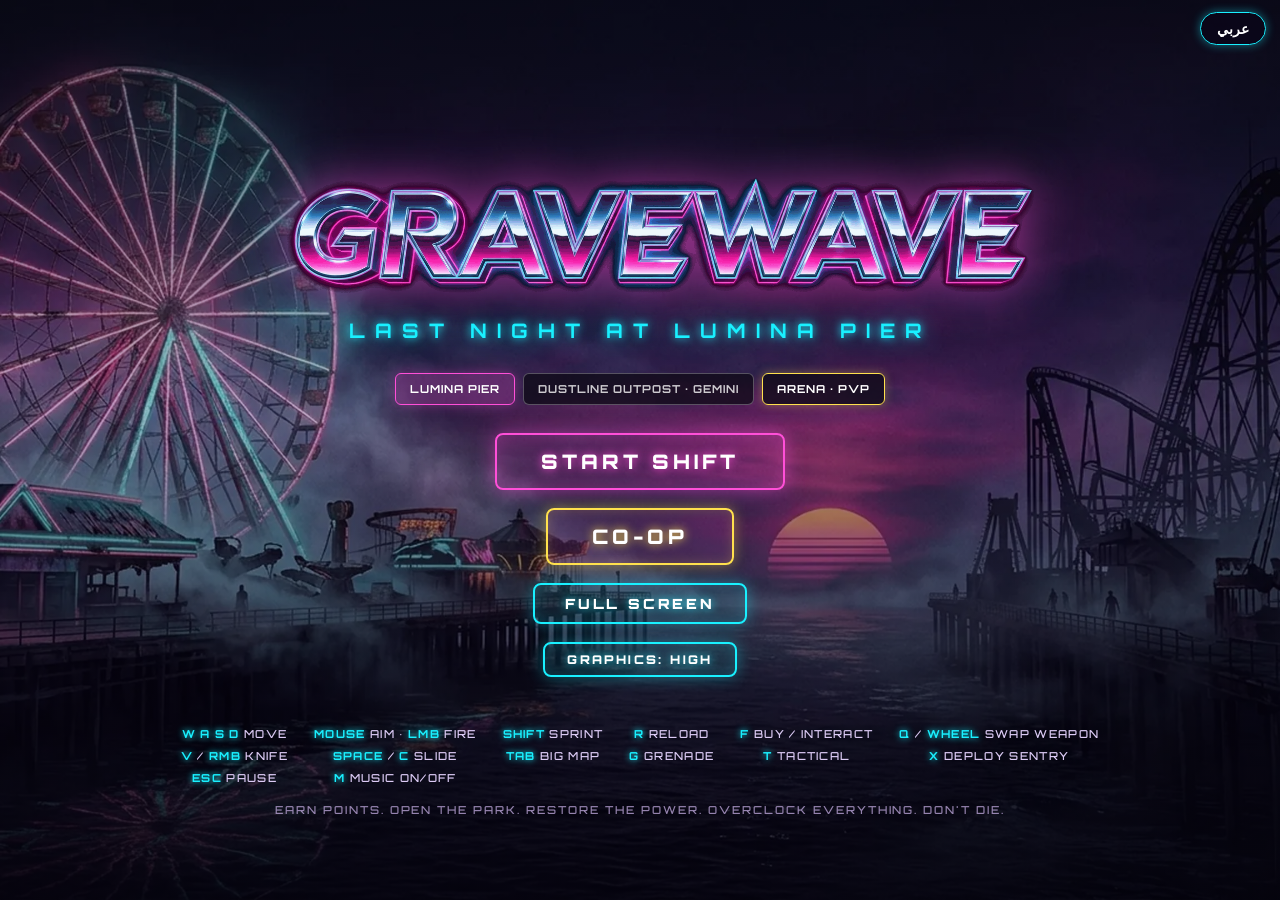
==== commit 2c72ada4: "Phones: battery saver graphics, frame cap, less overdraw Measured on a phone-like setup (844x390 @3x" ====
--- a/index.html
+++ b/index.html
@@ -169,6 +169,7 @@
     <div class="touch-row">
       <button class="neon-btn alt small-btn aim-toggle">FIRE: DRAG TO SHOOT</button>
       <button class="neon-btn alt small-btn touch-only btn-layout">BUTTONS</button>
+      <button class="neon-btn alt small-btn gfx-toggle">GRAPHICS: HIGH</button>
     </div>
     <div class="touch-hint">Left thumb: move (push past the ring to sprint) · Right thumb: aim and shoot · DASH slides · Tap the map to enlarge it</div>
     <div id="best"></div>
@@ -236,6 +237,7 @@
     <div class="touch-row">
       <button class="neon-btn alt small-btn aim-toggle">FIRE: DRAG TO SHOOT</button>
       <button class="neon-btn alt small-btn touch-only btn-layout">BUTTONS</button>
+      <button class="neon-btn alt small-btn gfx-toggle">GRAPHICS: HIGH</button>
     </div>
     <button id="btn-resume" class="neon-btn">RESUME</button>
     <button id="btn-restart" class="neon-btn alt">RESTART</button>
--- a/css/style.css
+++ b/css/style.css
@@ -500,6 +500,9 @@
 .touch-only { display: none; }
 body.touch .touch-only { display: inline-block; }
 .touch-row { display: flex; gap: 10px; justify-content: center; flex-wrap: wrap; }
+/* phones: FIRE, BUTTONS and GRAPHICS share one row, so the title screen still fits a short landscape screen */
+body.touch .touch-row { gap: 8px; flex-wrap: nowrap; }
+body.touch .touch-row .neon-btn { font-size: 12px; padding: 10px 14px; white-space: nowrap; }
 /* a saved layout: buttons sit where the player put them (centre as % of the screen) at their own size */
 #touch.custom .tbtns { left: 0; top: 0; right: 0; bottom: 0; width: auto; height: auto; pointer-events: none; }
 #touch.custom .tbtn { pointer-events: auto; right: auto; bottom: auto; transform: translate(-50%, -50%) scale(var(--s, 1)); }
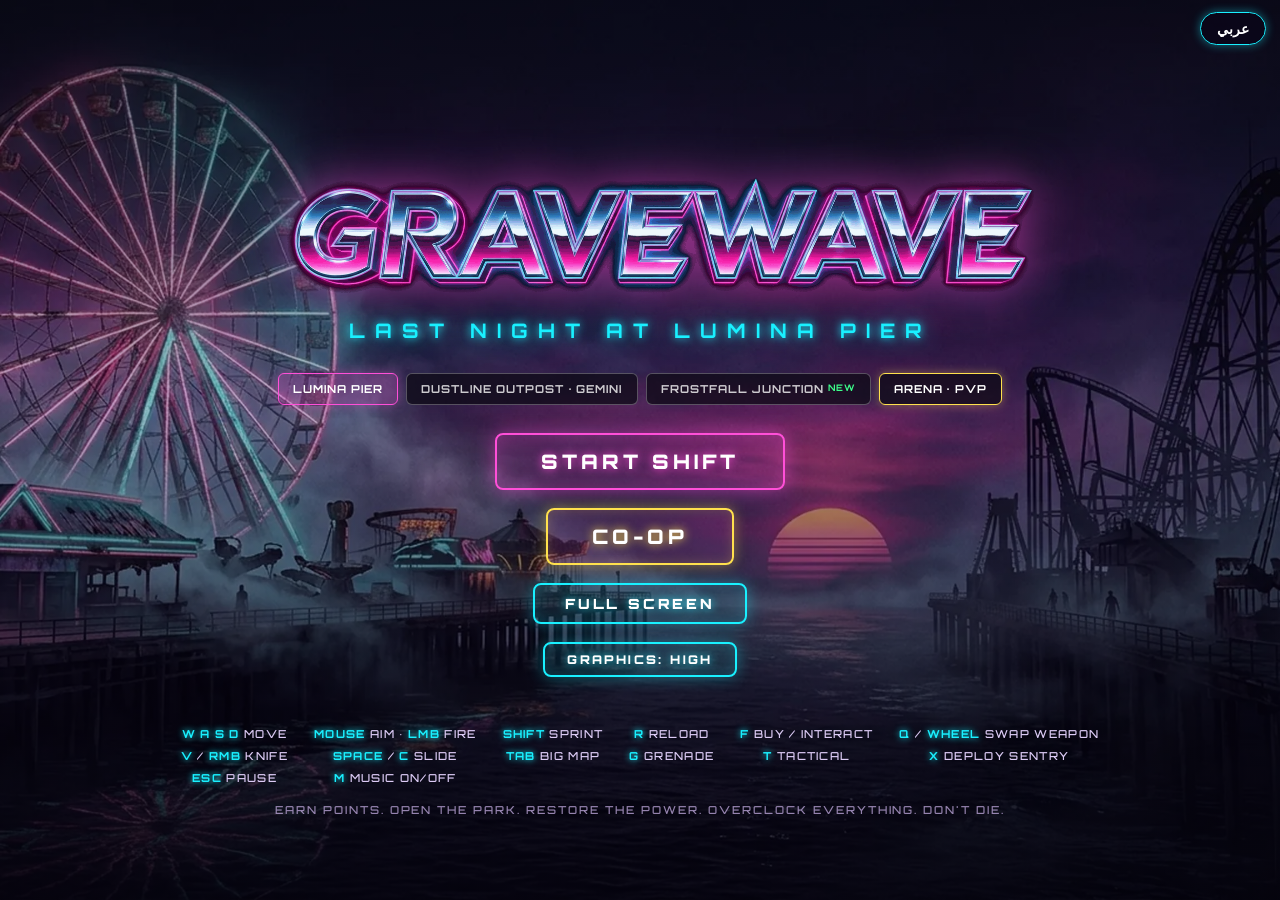
==== commit a243a67e: "Frostfall Junction: a third map (playable layout, CC0 textures, Night Express trap, side-quest hooks" ====
--- a/index.html
+++ b/index.html
@@ -42,7 +42,7 @@
 <div id="game">
   <canvas id="view"></canvas>
   <div id="vignette"></div>
-  <pre id="fps" class="hidden"></pre>
+  <div id="fps" class="hidden"></div>
   <div id="flash"></div>
 
   <!-- ===================== IN-GAME HUD ===================== -->
@@ -117,20 +117,43 @@
 
   <!-- ===================== TOUCH CONTROLS (phones / tablets) ===================== -->
   <div id="touch">
+    <svg id="tb-icons" xmlns="http://www.w3.org/2000/svg" width="0" height="0" aria-hidden="true" focusable="false" style="position:absolute;width:0;height:0;overflow:hidden">
+      <defs>
+        <!-- on-screen button icons: hand drawn on a 24-unit grid, white strokes; the buttons colour them (currentColor) -->
+        <symbol id="i-knife" viewBox="0 0 24 24"><path d="M9.6 12.2 18.4 3.6c.8-.6 1.6-.7 2.4-.6.1.8 0 1.6-.6 2.4l-7.6 9.6z" fill="currentColor" fill-opacity=".3"/><path d="M9.6 12.2 18.4 3.6c.8-.6 1.6-.7 2.4-.6.1.8 0 1.6-.6 2.4l-7.6 9.6z"/><path d="m11.8 12.4 6.6-6.8" stroke-width="1.2" opacity=".75"/><path d="m7.6 10.6 5.8 5.8"/><path d="M10.4 13.6 5 19" stroke-width="3.6"/><circle cx="4.2" cy="19.8" r="1.2" fill="currentColor"/></symbol>
+        <symbol id="i-nade" viewBox="0 0 24 24"><ellipse cx="11.5" cy="15" rx="6.2" ry="6.6" fill="currentColor" fill-opacity=".22"/><ellipse cx="11.5" cy="15" rx="6.2" ry="6.6"/><path d="M5.6 13h11.8M5.6 17h11.8M11.5 8.6v13" stroke-width="1.4"/><path d="M9 8.6V6.4h5v2.2"/><path d="M14 6.4c3.6-.4 5.4 1.4 5.6 5.2"/><circle cx="7.6" cy="4.6" r="2"/><path d="M9.4 5.4 10 6.4"/></symbol>
+        <symbol id="i-cryo" viewBox="0 0 24 24"><path d="M12 2.5v19M3.8 7.2l16.4 9.6M3.8 16.8l16.4-9.6"/><path d="m9.4 3.8 2.6 2.4 2.6-2.4M9.4 20.2l2.6-2.4 2.6 2.4M4 10.6l3.4-1 .8-3.4M20 13.4l-3.4 1-.8 3.4M4 13.4l3.4 1 .8 3.4M20 10.6l-3.4-1-.8-3.4" stroke-width="1.6"/></symbol>
+        <symbol id="i-lure" viewBox="0 0 24 24"><circle cx="12" cy="12" r="2.6" fill="currentColor"/><path d="M8.2 8.2a5.4 5.4 0 0 0 0 7.6M15.8 8.2a5.4 5.4 0 0 1 0 7.6M5.2 5.2a9.6 9.6 0 0 0 0 13.6M18.8 5.2a9.6 9.6 0 0 1 0 13.6"/></symbol>
+        <symbol id="i-bubble" viewBox="0 0 24 24"><path d="M3.5 18.5a8.5 8.5 0 0 1 17 0z" fill="currentColor" fill-opacity=".22"/><path d="M3.5 18.5a8.5 8.5 0 0 1 17 0M2 18.5h20"/><path d="M7.4 13.2a5.4 5.4 0 0 1 3.4-3.2" stroke-width="1.6"/></symbol>
+        <symbol id="i-tac" viewBox="0 0 24 24"><rect x="7.5" y="7" width="9" height="13" rx="2"/><path d="M10 7V4.5h4V7M7.5 11.5h9M7.5 15.5h9"/></symbol>
+        <symbol id="i-dash" viewBox="0 0 24 24"><path d="m4.5 5.5 6.5 6.5-6.5 6.5M12.5 5.5 19 12l-6.5 6.5" stroke-width="2.8"/></symbol>
+        <symbol id="i-reload" viewBox="0 0 24 24"><path d="M19.4 12.6a7.5 7.5 0 1 1-2.3-6.1"/><path d="M18.6 2.8v4.6H14"/><path d="M10.5 16v-4.6c0-1.3.6-2.5 1.5-3.1.9.6 1.5 1.8 1.5 3.1V16z" fill="currentColor" stroke-width="1"/></symbol>
+        <symbol id="i-swap" viewBox="0 0 24 24"><path d="M4 8h15M15.5 4.5 19 8l-3.5 3.5M20 16H5M8.5 12.5 5 16l3.5 3.5"/></symbol>
+        <symbol id="i-sentry" viewBox="0 0 24 24"><rect x="6.5" y="9.5" width="10" height="6.5" rx="2" fill="currentColor" fill-opacity=".22"/><rect x="6.5" y="9.5" width="10" height="6.5" rx="2"/><path d="M16.5 12.7h5M2.5 5.5h7M13.5 5.5h7M8 9.5 6 5.5M15 9.5l2-4"/><path d="M8.5 19.5h6" stroke-dasharray="2 2"/><circle cx="10" cy="12.7" r="1" fill="currentColor"/></symbol>
+        <symbol id="i-hand" viewBox="0 0 24 24"><path d="M7.5 12.5V8a1.5 1.5 0 0 1 3 0v3.5V5.5a1.5 1.5 0 0 1 3 0v6V6.8a1.5 1.5 0 0 1 3 0v5.2-2.4a1.5 1.5 0 0 1 3 0v5c0 4-2.6 6.8-6.6 6.8h-1c-2.4 0-3.8-1-5-2.8l-2.6-4a1.5 1.5 0 0 1 2.4-1.8z" fill="currentColor" fill-opacity=".18"/></symbol>
+        <symbol id="i-run" viewBox="0 0 24 24"><circle cx="15.6" cy="4.2" r="2.1" fill="currentColor" stroke="none"/><path d="m13.8 8.2-3 6.2M13.4 8.6l3.4 3 2.8-.4M13.6 8.4l-4.4.2-2.2 3M10.8 14.4l3.6 2.4-1.2 4.6M10.8 14.4l-2.6 3.8-4.4.4" stroke-width="2.3"/><path d="M1.5 9h3M2.5 12.5h2.5" stroke-width="1.5" opacity=".7"/></symbol>
+        <symbol id="i-pause" viewBox="0 0 24 24"><rect x="6.5" y="5" width="3.8" height="14" rx="1.2" fill="currentColor" stroke="none"/><rect x="13.7" y="5" width="3.8" height="14" rx="1.2" fill="currentColor" stroke="none"/></symbol>
+        <symbol id="i-expand" viewBox="0 0 24 24"><path d="M4 9.5V4h5.5M20 9.5V4h-5.5M4 14.5V20h5.5M20 14.5V20h-5.5M4 4l5 5M20 4l-5 5M4 20l5-5M20 20l-5-5"/></symbol>
+        <symbol id="i-lock" viewBox="0 0 24 24"><rect x="5" y="10.5" width="14" height="10" rx="2" fill="currentColor" stroke="none"/><path d="M8 10.5V7.5a4 4 0 0 1 8 0v3" stroke-width="2.6"/></symbol>
+      </defs>
+    </svg>
     <div id="stick-l" class="stick-zone"><div class="stick-base"></div><div class="stick-knob"></div></div>
     <div id="stick-r" class="stick-zone"><div class="stick-base"></div><div class="stick-knob"></div></div>
+    <!-- on-screen buttons are pictures (the icons above); a badge shows what is left to throw -->
     <div class="tbtns">
-      <button id="tb-use" class="tbtn big" data-key="KeyF">USE</button>
-      <button id="tb-reload" class="tbtn" data-key="KeyR">RELOAD</button>
-      <button id="tb-swap" class="tbtn" data-key="KeyQ">SWAP</button>
-      <button id="tb-nade" class="tbtn" data-key="KeyG" data-throw="1">NADE</button>
-      <button id="tb-tac" class="tbtn" data-key="KeyT" data-throw="1">TAC</button>
-      <button id="tb-knife" class="tbtn" data-key="KeyV">KNIFE</button>
-      <button id="tb-sentry" class="tbtn hidden" data-key="KeyX">SENTRY</button>
-      <button id="tb-dash" class="tbtn" data-key="Space">DASH</button>
-    </div>
-    <button id="tb-pause" class="tbtn small" data-key="Escape">II</button>
-    <button id="tb-map" aria-label="map"></button>
+      <button id="tb-use" class="tbtn big" data-key="KeyF" aria-label="use / buy"><svg class="ico"><use href="#i-hand"/></svg><span class="tb-lbl">USE</span></button>
+      <button id="tb-reload" class="tbtn" data-key="KeyR" aria-label="reload"><svg class="ico"><use href="#i-reload"/></svg></button>
+      <button id="tb-swap" class="tbtn" data-key="KeyQ" aria-label="swap weapon"><svg class="ico"><use href="#i-swap"/></svg></button>
+      <button id="tb-nade" class="tbtn" data-key="KeyG" data-throw="1" aria-label="grenade"><svg class="ico"><use href="#i-nade"/></svg><b class="tb-n" id="tb-nade-n"></b></button>
+      <button id="tb-tac" class="tbtn" data-key="KeyT" data-throw="1" aria-label="tactical grenade"><svg class="ico"><use id="tb-tac-ico" href="#i-tac"/></svg><b class="tb-n" id="tb-tac-n"></b></button>
+      <button id="tb-knife" class="tbtn" data-key="KeyV" aria-label="knife"><svg class="ico"><use href="#i-knife"/></svg></button>
+      <button id="tb-sentry" class="tbtn hidden" data-key="KeyX" aria-label="place sentry"><svg class="ico"><use href="#i-sentry"/></svg></button>
+      <button id="tb-dash" class="tbtn" data-key="Space" aria-label="slide"><svg class="ico"><use href="#i-dash"/></svg></button>
+    </div>
+    <!-- sprint lock: tap once to keep running, tap again (or stop, or run out of breath) to walk -->
+    <button id="tb-sprint" class="tbtn" aria-label="sprint" aria-pressed="false"><svg class="ico"><use href="#i-run"/></svg><b class="tb-n tb-lock"><svg class="ico"><use href="#i-lock"/></svg></b></button>
+    <button id="tb-pause" class="tbtn small" data-key="Escape" aria-label="pause"><svg class="ico"><use href="#i-pause"/></svg></button>
+    <button id="tb-map" aria-label="big map"><svg class="ico"><use href="#i-expand"/></svg></button>
     <!-- button layout editor (phones): drag buttons, change their size and see-through -->
     <div id="tb-editor">
       <div id="ed-name">Drag a button to move it</div>
@@ -155,6 +178,7 @@
     <div id="map-pick">
       <button id="map-lumina" class="map-btn on">LUMINA PIER</button>
       <button id="map-gemini" class="map-btn">DUSTLINE OUTPOST · GEMINI</button>
+      <button id="map-frostfall" class="map-btn">FROSTFALL JUNCTION <span style="color:#3dff8b;font-size:9px;vertical-align:top">NEW</span></button>
       <a id="map-arena" class="map-btn" href="arena.html">ARENA · PVP</a>
     </div>
     <button id="btn-start" class="neon-btn">START SHIFT</button>
@@ -171,7 +195,7 @@
       <button class="neon-btn alt small-btn touch-only btn-layout">BUTTONS</button>
       <button class="neon-btn alt small-btn gfx-toggle">GRAPHICS: HIGH</button>
     </div>
-    <div class="touch-hint">Left thumb: move (push past the ring to sprint) · Right thumb: aim and shoot · DASH slides · Tap the map to enlarge it</div>
+    <div class="touch-hint">Left thumb: move (push past the ring, or tap the runner to lock sprint on) · Right thumb: aim and shoot · » slides · Tap the map to enlarge it</div>
     <div id="best"></div>
     <div class="controls">
       <div><b>W A S D</b> move</div>
@@ -276,6 +300,7 @@
 <script src="js/map.js"></script>
 <script src="js/mapart.js"></script>
 <script src="js/map_gemini.js"></script>
+<script src="js/map_frostfall.js"></script>
 <script src="js/fx.js"></script>
 <script src="js/weapons.js"></script>
 <script src="js/zombies.js"></script>
@@ -286,6 +311,7 @@
 <script src="js/allies.js"></script>
 <script src="js/facilities.js"></script>
 <script src="js/interact.js"></script>
+<script src="js/quest_frostfall.js"></script>
 <script src="js/render.js"></script>
 <script src="js/hud.js"></script>
 <script src="js/perf.js"></script>
--- a/css/style.css
+++ b/css/style.css
@@ -45,12 +45,22 @@
 #vignette.pulse { animation: lowhp 0.9s ease-in-out infinite; }
 @keyframes lowhp { 0%, 100% { filter: brightness(1); } 50% { filter: brightness(1.6); } }
 #flash { background: #fff; opacity: 0; }
+/* frame-rate readout (F3 / SHOW FPS): one small pill at the bottom centre, where no HUD lives on phones or desktop.
+   The dot says how it's going against the target (60, or the 30 fps battery-saver cap): green fine, yellow a bit slow, red really slow. */
 #fps {
-  position: absolute; left: 50%; bottom: 6px; transform: translateX(-50%); margin: 0; padding: 4px 8px; pointer-events: none;
-  font: 700 10px/1.35 ui-monospace, Menlo, Consolas, monospace; color: #3dff8b; background: rgba(4, 2, 12, 0.7);
-  border: 1px solid rgba(61, 255, 139, 0.4); border-radius: 4px; white-space: pre; z-index: 5;
-}
-#fps.bad { color: #ff3b4e; border-color: rgba(255, 59, 78, 0.6); }
+  position: absolute; left: 50%; bottom: max(4px, env(safe-area-inset-bottom, 0px)); transform: translateX(-50%); margin: 0; padding: 2px 9px 2px 7px;
+  display: flex; align-items: center; gap: 5px; pointer-events: none; white-space: nowrap; z-index: 5; direction: ltr;
+  font: 700 10px/1.5 ui-monospace, Menlo, Consolas, monospace; letter-spacing: 0.04em; color: rgba(233, 217, 255, 0.85);
+  background: rgba(4, 2, 12, 0.5); border: 1px solid rgba(255, 255, 255, 0.12); border-radius: 10px;
+}
+#fps b { color: #fff; font-weight: 800; }
+#fps span, #fps b { unicode-bidi: isolate; } /* keeps "MAX 30" and "RES 85%" in order when the words are Arabic */
+#fps .fps-dot { width: 7px; height: 7px; border-radius: 50%; background: #3dff8b; box-shadow: 0 0 6px #3dff8b; }
+#fps .fps-dim { opacity: 0.6; }
+#fps.slow .fps-dot { background: #ffe14d; box-shadow: 0 0 6px #ffe14d; }
+#fps.bad .fps-dot { background: #ff3b4e; box-shadow: 0 0 6px #ff3b4e; }
+#fps.bad b { color: #ff7a88; }
+#game:not(.playing) #fps { display: none; } /* menus have buttons down there */
 .opt { display: flex; align-items: center; gap: 8px; font-size: 12px; letter-spacing: 0.2em; cursor: pointer; }
 .opt input { pointer-events: auto; accent-color: var(--pink); width: 16px; height: 16px; }
 .opt .dim { opacity: 0.55; }
@@ -296,14 +306,32 @@
 .tbtns { position: absolute; right: max(10px, env(safe-area-inset-right, 0px)); bottom: max(10px, env(safe-area-inset-bottom, 0px)); width: 0; height: 0; }
 .tbtn {
   position: absolute; width: 58px; height: 58px; margin: 0; padding: 0; border-radius: 50%; touch-action: none;
-  font: 900 9px/1 "Orbitron", "Trebuchet MS", sans-serif; letter-spacing: 0.06em; color: #fff;
+  display: flex; flex-direction: column; align-items: center; justify-content: center;
+  font: 900 9px/1 "Orbitron", "Trebuchet MS", sans-serif; letter-spacing: 0.06em; color: #fff; --glow: rgba(25, 240, 255, 0.9);
   background: rgba(8, 4, 20, 0.55); border: 2px solid rgba(25, 240, 255, 0.55); box-shadow: 0 0 10px rgba(25, 240, 255, 0.3);
   -webkit-tap-highlight-color: transparent;
 }
+/* the button pictures (inline SVG sprite in index.html): bold white strokes with a neon glow in the button's colour */
+.tbtn .ico, #tb-map .ico {
+  width: 58%; height: 58%; flex: none; pointer-events: none; overflow: visible;
+  fill: none; stroke: currentColor; stroke-width: 2.1; stroke-linecap: round; stroke-linejoin: round;
+  filter: drop-shadow(0 0 2.5px var(--glow));
+}
+.tbtn.small .ico { width: 52%; height: 52%; }
+/* a tiny word under the picture, only where the picture alone could be unclear */
+.tb-lbl { margin-top: 1px; font-size: 8px; letter-spacing: 0.1em; line-height: 1; pointer-events: none; }
+/* how many are left (grenades, tactical); the sprint button's padlock while it is locked on */
+.tb-n {
+  position: absolute; top: -4px; right: -4px; min-width: 19px; height: 19px; padding: 0 4px; box-sizing: border-box; border-radius: 10px;
+  font: 900 11px/19px "Orbitron", "Trebuchet MS", sans-serif; letter-spacing: 0; text-align: center; direction: ltr; pointer-events: none;
+  color: #140a24; background: var(--yellow); box-shadow: 0 0 8px rgba(255, 225, 77, 0.8);
+}
+.tb-n:empty { display: none; }
 .tbtn.down { background: rgba(25, 240, 255, 0.35); transform: scale(0.94); }
 .tbtn.empty { opacity: 0.35; }
-.tbtn.big { width: 76px; height: 76px; font-size: 12px; border-color: rgba(255, 225, 77, 0.35); color: rgba(255, 255, 255, 0.45); }
-.tbtn.big.ready { border-color: var(--yellow); color: #fff; box-shadow: 0 0 18px rgba(255, 225, 77, 0.8); background: rgba(255, 225, 77, 0.18); animation: usepulse 1s ease-in-out infinite; }
+.tbtn.big { width: 76px; height: 76px; font-size: 12px; border-color: rgba(255, 225, 77, 0.35); color: rgba(255, 255, 255, 0.45); --glow: rgba(255, 225, 77, 0.5); }
+.tbtn.big .ico { width: 50%; height: 50%; }
+.tbtn.big.ready { border-color: var(--yellow); color: #fff; box-shadow: 0 0 18px rgba(255, 225, 77, 0.8); background: rgba(255, 225, 77, 0.18); animation: usepulse 1s ease-in-out infinite; --glow: rgba(255, 225, 77, 1); }
 @keyframes usepulse { 50% { box-shadow: 0 0 30px rgba(255, 225, 77, 1); } }
 #tb-use { right: 96px; bottom: 150px; }
 #tb-reload { right: 4px; bottom: 214px; }
@@ -312,11 +340,26 @@
 #tb-tac { right: 4px; bottom: 78px; }
 #tb-knife { right: 4px; bottom: 10px; }
 #tb-sentry { right: 140px; bottom: 236px; border-color: #19f0ff; }
-#tb-dash { right: 76px; bottom: 34px; border-color: rgba(255, 79, 216, 0.7); box-shadow: 0 0 10px rgba(255, 79, 216, 0.35); }
+#tb-dash { right: 76px; bottom: 34px; border-color: rgba(255, 79, 216, 0.7); box-shadow: 0 0 10px rgba(255, 79, 216, 0.35); --glow: rgba(255, 79, 216, 1); }
 #tb-dash.cool { opacity: 0.4; }
-/* an invisible button over the minimap: tap it for the big map */
+#tb-nade { --glow: rgba(255, 225, 77, 0.9); }
+/* the tactical button takes the colour of the tactical you carry (touch.js sets --tc) */
+#tb-tac { --glow: var(--tc, #19f0ff); border-color: color-mix(in srgb, var(--tc, #19f0ff) 70%, transparent); }
+#tb-tac .tb-n { background: var(--tc, var(--yellow)); box-shadow: 0 0 8px var(--tc, var(--yellow)); }
+#tb-knife { --glow: rgba(255, 255, 255, 0.7); }
+/* sprint lock: see-through until it is on, then yellow with a padlock */
+#tb-sprint { left: calc(max(10px, env(safe-area-inset-left, 0px)) + 168px); bottom: 150px; color: rgba(255, 255, 255, 0.6);
+  background: rgba(8, 4, 20, 0.22); border-color: rgba(255, 225, 77, 0.35); box-shadow: none; --glow: rgba(255, 225, 77, 0.45); }
+#tb-sprint .tb-lock { display: none; width: 19px; padding: 3px; }
+#tb-sprint .tb-lock .ico { width: 100%; height: 100%; stroke: #140a24; filter: none; }
+#tb-sprint.on { color: #fff; background: rgba(255, 225, 77, 0.2); border-color: var(--yellow); box-shadow: 0 0 16px rgba(255, 225, 77, 0.75); --glow: rgba(255, 225, 77, 1); }
+#tb-sprint.on .tb-lock { display: block; }
+#tb-sprint.on.run .ico { animation: runbob 0.36s ease-in-out infinite; }
+@keyframes runbob { 50% { transform: translateY(-6%); } }
+/* a see-through button over the minimap: tap it for the big map (the corner arrows say so) */
 #tb-map { position: absolute; right: max(8px, env(safe-area-inset-right, 0px)); top: max(6px, env(safe-area-inset-top, 0px)); width: 124px; height: 97px;
-  margin: 0; padding: 0; border: 0; background: transparent; touch-action: none; -webkit-tap-highlight-color: transparent; }
+  margin: 0; padding: 0; border: 0; background: transparent; touch-action: none; -webkit-tap-highlight-color: transparent; color: #fff; --glow: rgba(25, 240, 255, 0.9); }
+#tb-map .ico { position: absolute; left: 3px; bottom: 3px; width: 16px; height: 16px; stroke-width: 2.6; opacity: 0.75; }
 /* the left stick: a dashed outer ring marks where sprinting starts; it glows while you sprint */
 #stick-l .stick-base::after { content: ''; position: absolute; inset: -5%; border-radius: 50%; border: 2px dashed rgba(255, 225, 77, 0.35); }
 #stick-l.sprint .stick-base { border-color: var(--yellow); box-shadow: 0 0 22px rgba(255, 225, 77, 0.7) inset; }
@@ -350,7 +393,6 @@
 body.touch .screen { gap: 12px; padding: 12px; overflow: auto; }
 body.touch .title-wrap { padding-top: 10px; }
 body.touch .title-sun { width: 200px; height: 200px; top: -36px; }
-body.touch #fps { bottom: auto; top: 4px; }
 
 /* portrait phones: the game box is turned on its side (touch.js sets the size), so it always plays in landscape */
 body.sideways #game { inset: auto; top: 0; transform: rotate(90deg); transform-origin: top left; }
@@ -367,6 +409,8 @@
 /* short landscape phones: tighter button column so it clears the minimap */
 @media (max-height: 430px) {
   .tbtn { width: 50px; height: 50px; font-size: 8px; }
+  .tb-n { min-width: 17px; height: 17px; font-size: 10px; line-height: 17px; }
+  #tb-sprint { left: calc(max(10px, env(safe-area-inset-left, 0px)) + 166px); bottom: 128px; }
   .tbtn.big { width: 66px; height: 66px; font-size: 11px; }
   .tbtn.small { width: 38px; height: 38px; font-size: 12px; }
   #tb-knife { bottom: 6px; }
@@ -428,6 +472,8 @@
 .mate.down { opacity: 0.6; }
 .mate.down span { color: var(--red); }
 .mate.spec { color: var(--red); letter-spacing: 0.1em; animation: blink 1.2s steps(2) infinite; }
+.mate.downed span { color: var(--red); animation: blink 0.8s steps(2) infinite; }
+#prompt .bleed { color: var(--red); text-shadow: 0 0 8px var(--red); }
 
 /* iPhone: how to get full screen (Safari never allows it for a web page, only for a home-screen app) */
 #ios-tip { max-width: 520px; padding: 10px 14px; border: 1px solid rgba(25, 240, 255, 0.6); border-radius: 6px; background: rgba(10, 5, 24, 0.78);
@@ -507,11 +553,11 @@
 #touch.custom .tbtns { left: 0; top: 0; right: 0; bottom: 0; width: auto; height: auto; pointer-events: none; }
 #touch.custom .tbtn { pointer-events: auto; right: auto; bottom: auto; transform: translate(-50%, -50%) scale(var(--s, 1)); }
 #touch.custom .tbtn.down { transform: translate(-50%, -50%) scale(calc(var(--s, 1) * 0.94)); }
-#touch.custom .tbtns, #touch.custom #tb-pause { opacity: var(--tb-a, 1); }
+#touch.custom .tbtns, #touch.custom #tb-pause, #touch.custom #tb-sprint { opacity: var(--tb-a, 1); }
 /* the editor: every button shows (even ones that only appear sometimes), drag to move */
 #tb-editor { display: none; }
 #touch.editing { display: block !important; z-index: 60; background: rgba(4, 2, 12, 0.6); }
-#touch.editing .tbtn.hidden { display: block !important; }
+#touch.editing .tbtn.hidden { display: flex !important; }
 #touch.editing .tbtn { animation: none; cursor: grab; }
 #touch.editing .tbtn.empty, #touch.editing .tbtn.cool { opacity: 1; }
 #touch.editing .tbtn.ed-sel { border-color: var(--yellow); box-shadow: 0 0 20px var(--yellow); color: #fff; }
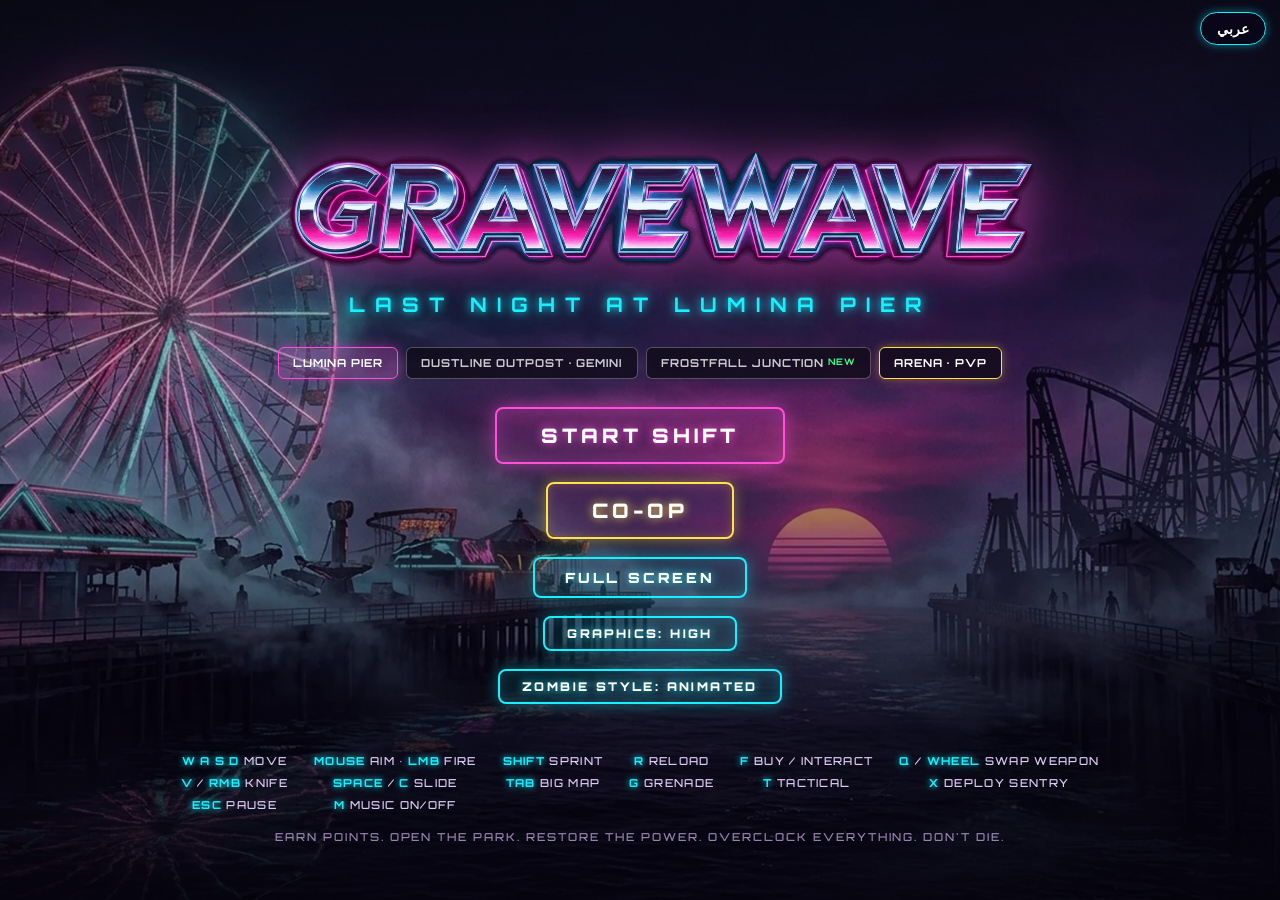
==== commit e13dd81b: "Animated zombie style: cleaned side-view frame sheets (v2), upright mirrored zombies with walk/attac" ====
--- a/index.html
+++ b/index.html
@@ -195,6 +195,9 @@
       <button class="neon-btn alt small-btn touch-only btn-layout">BUTTONS</button>
       <button class="neon-btn alt small-btn gfx-toggle">GRAPHICS: HIGH</button>
     </div>
+    <div class="touch-row">
+      <button class="neon-btn alt small-btn zstyle-toggle">ZOMBIE STYLE: ANIMATED</button>
+    </div>
     <div class="touch-hint">Left thumb: move (push past the ring, or tap the runner to lock sprint on) · Right thumb: aim and shoot · » slides · Tap the map to enlarge it</div>
     <div id="best"></div>
     <div class="controls">
@@ -262,6 +265,9 @@
       <button class="neon-btn alt small-btn aim-toggle">FIRE: DRAG TO SHOOT</button>
       <button class="neon-btn alt small-btn touch-only btn-layout">BUTTONS</button>
       <button class="neon-btn alt small-btn gfx-toggle">GRAPHICS: HIGH</button>
+    </div>
+    <div class="touch-row">
+      <button class="neon-btn alt small-btn zstyle-toggle">ZOMBIE STYLE: ANIMATED</button>
     </div>
     <button id="btn-resume" class="neon-btn">RESUME</button>
     <button id="btn-restart" class="neon-btn alt">RESTART</button>
